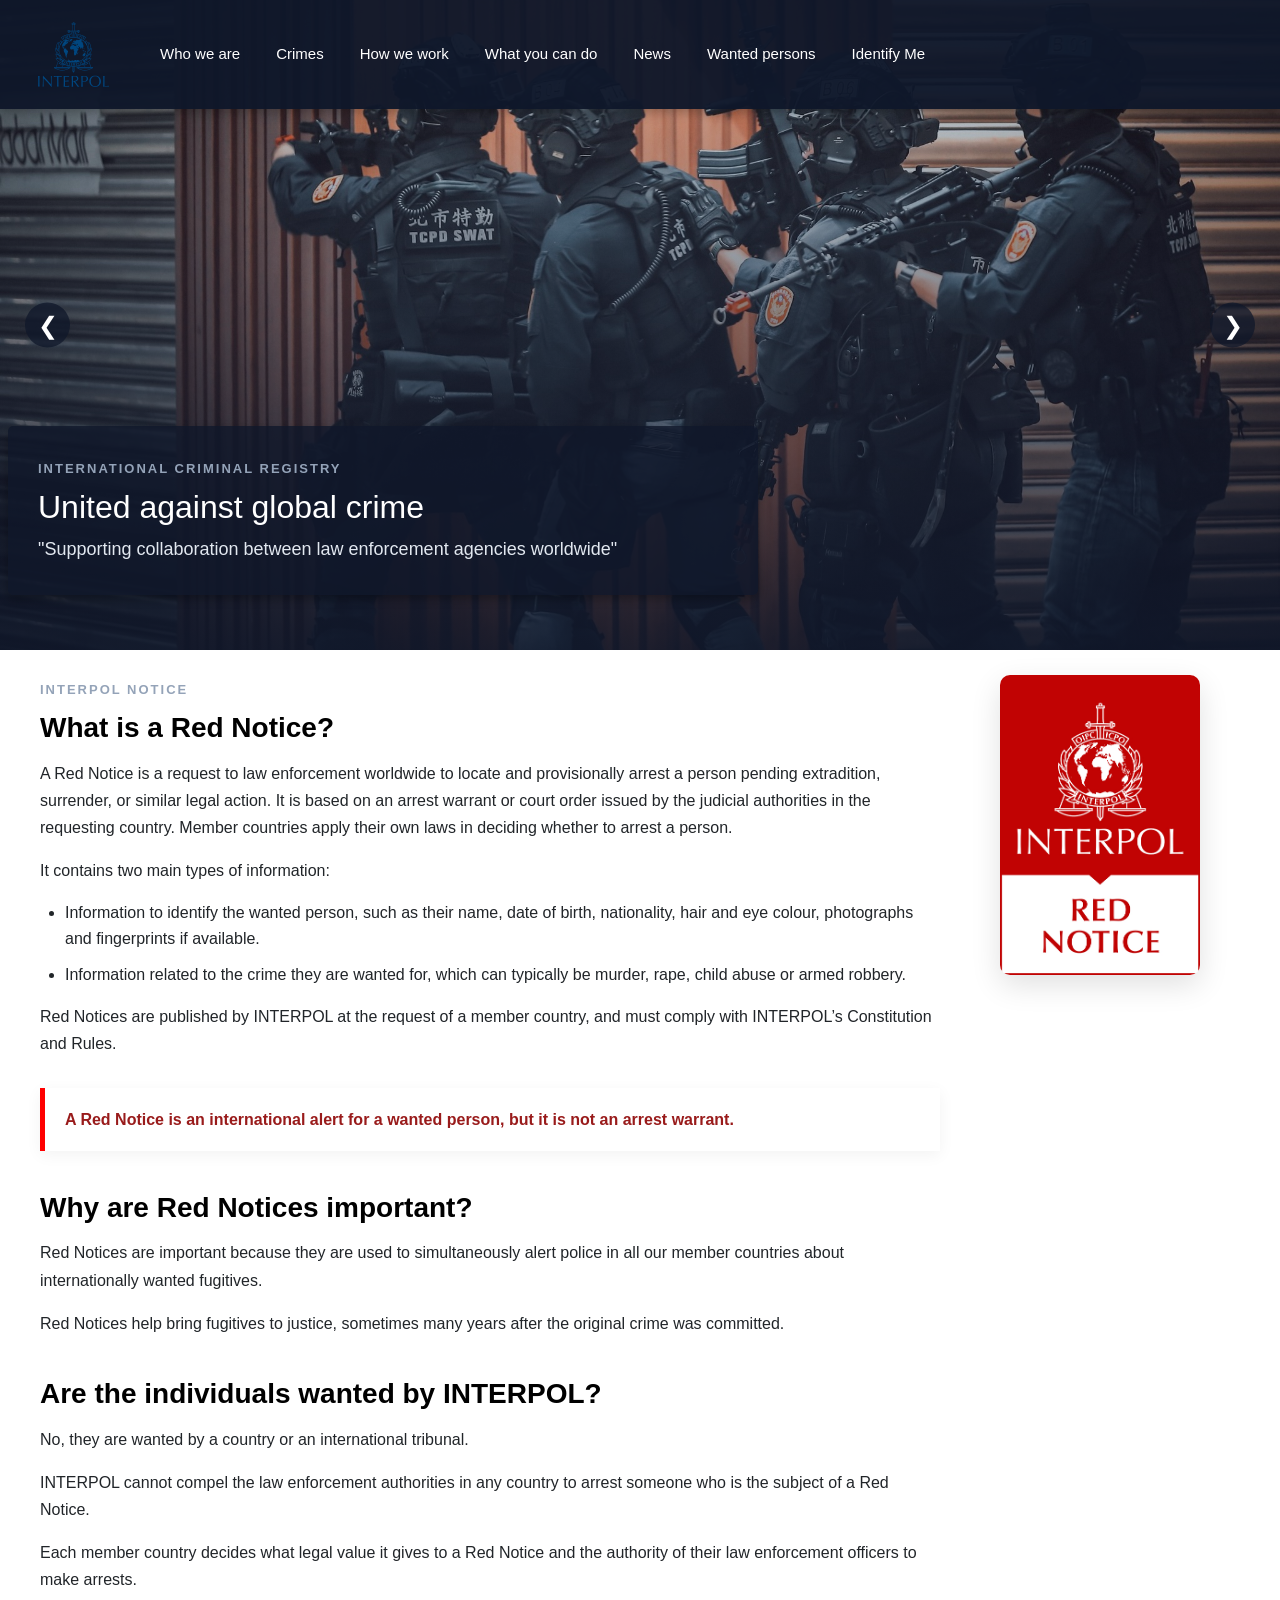
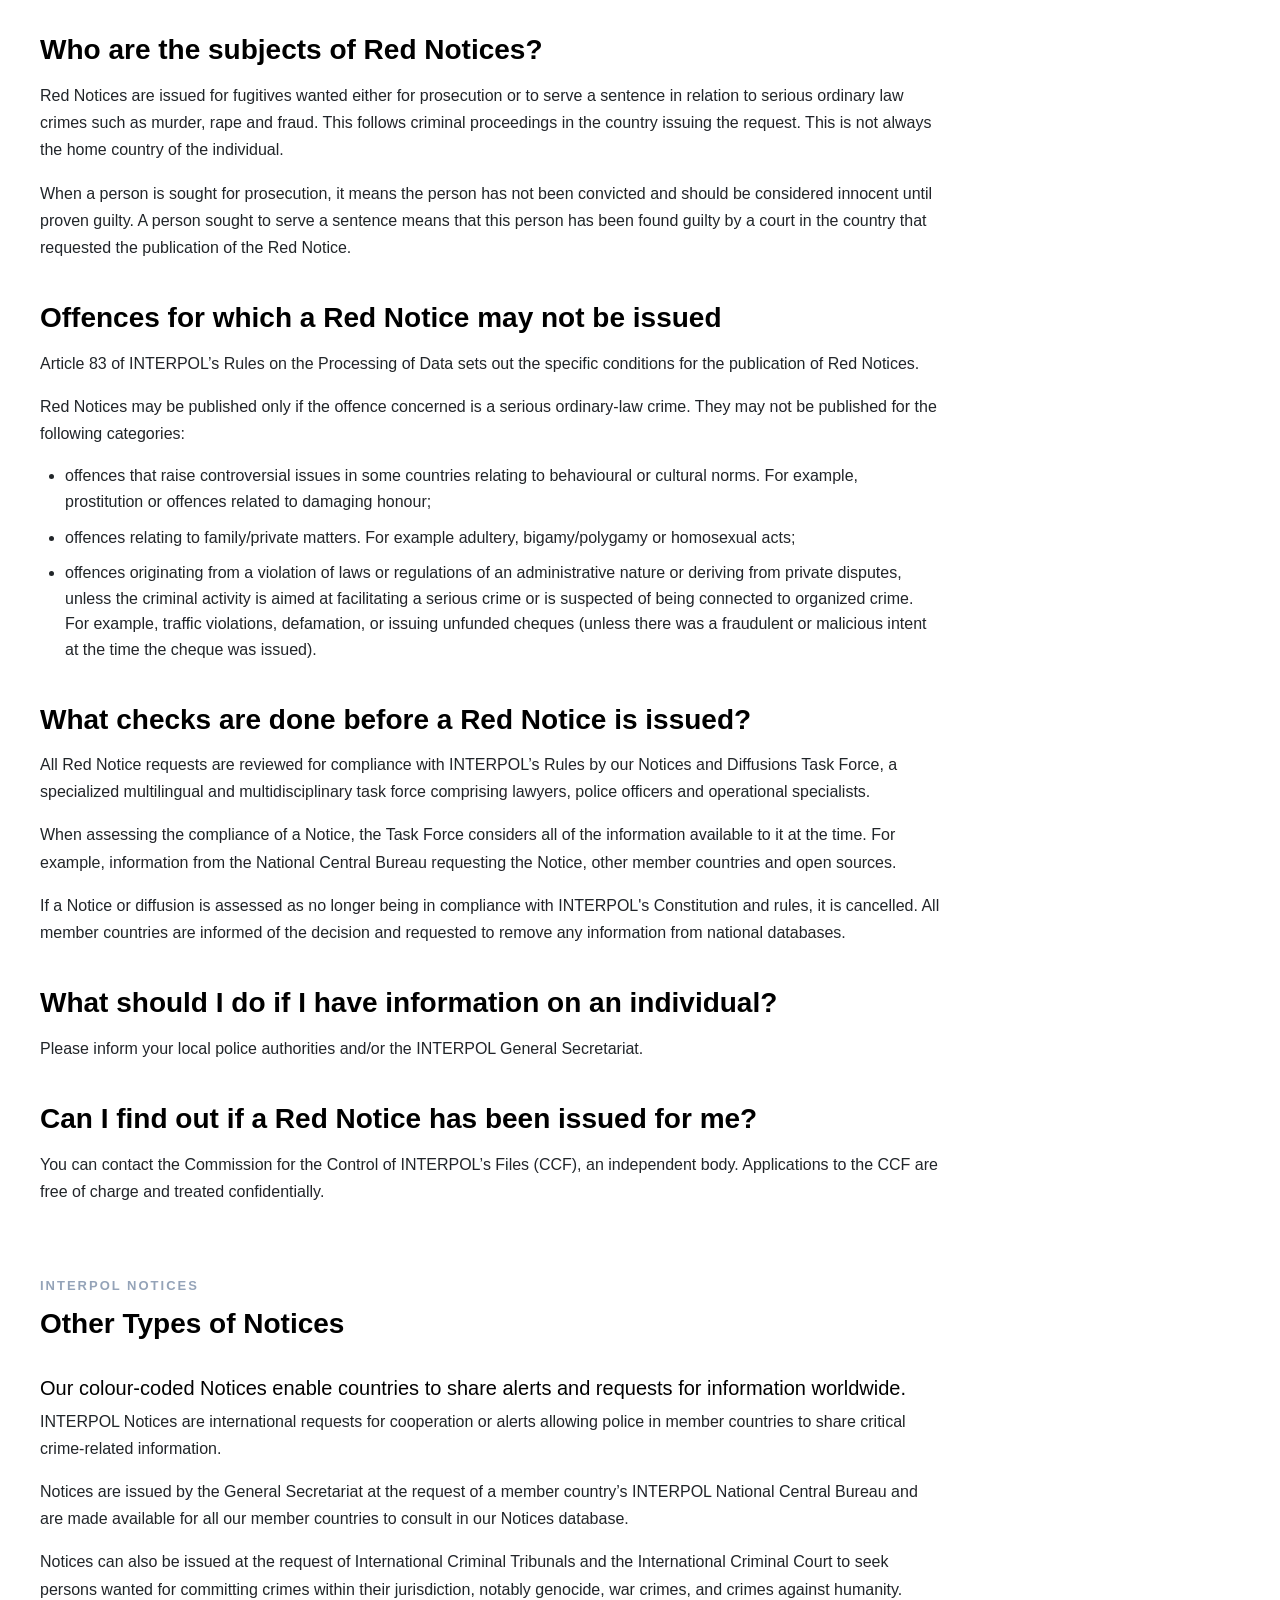
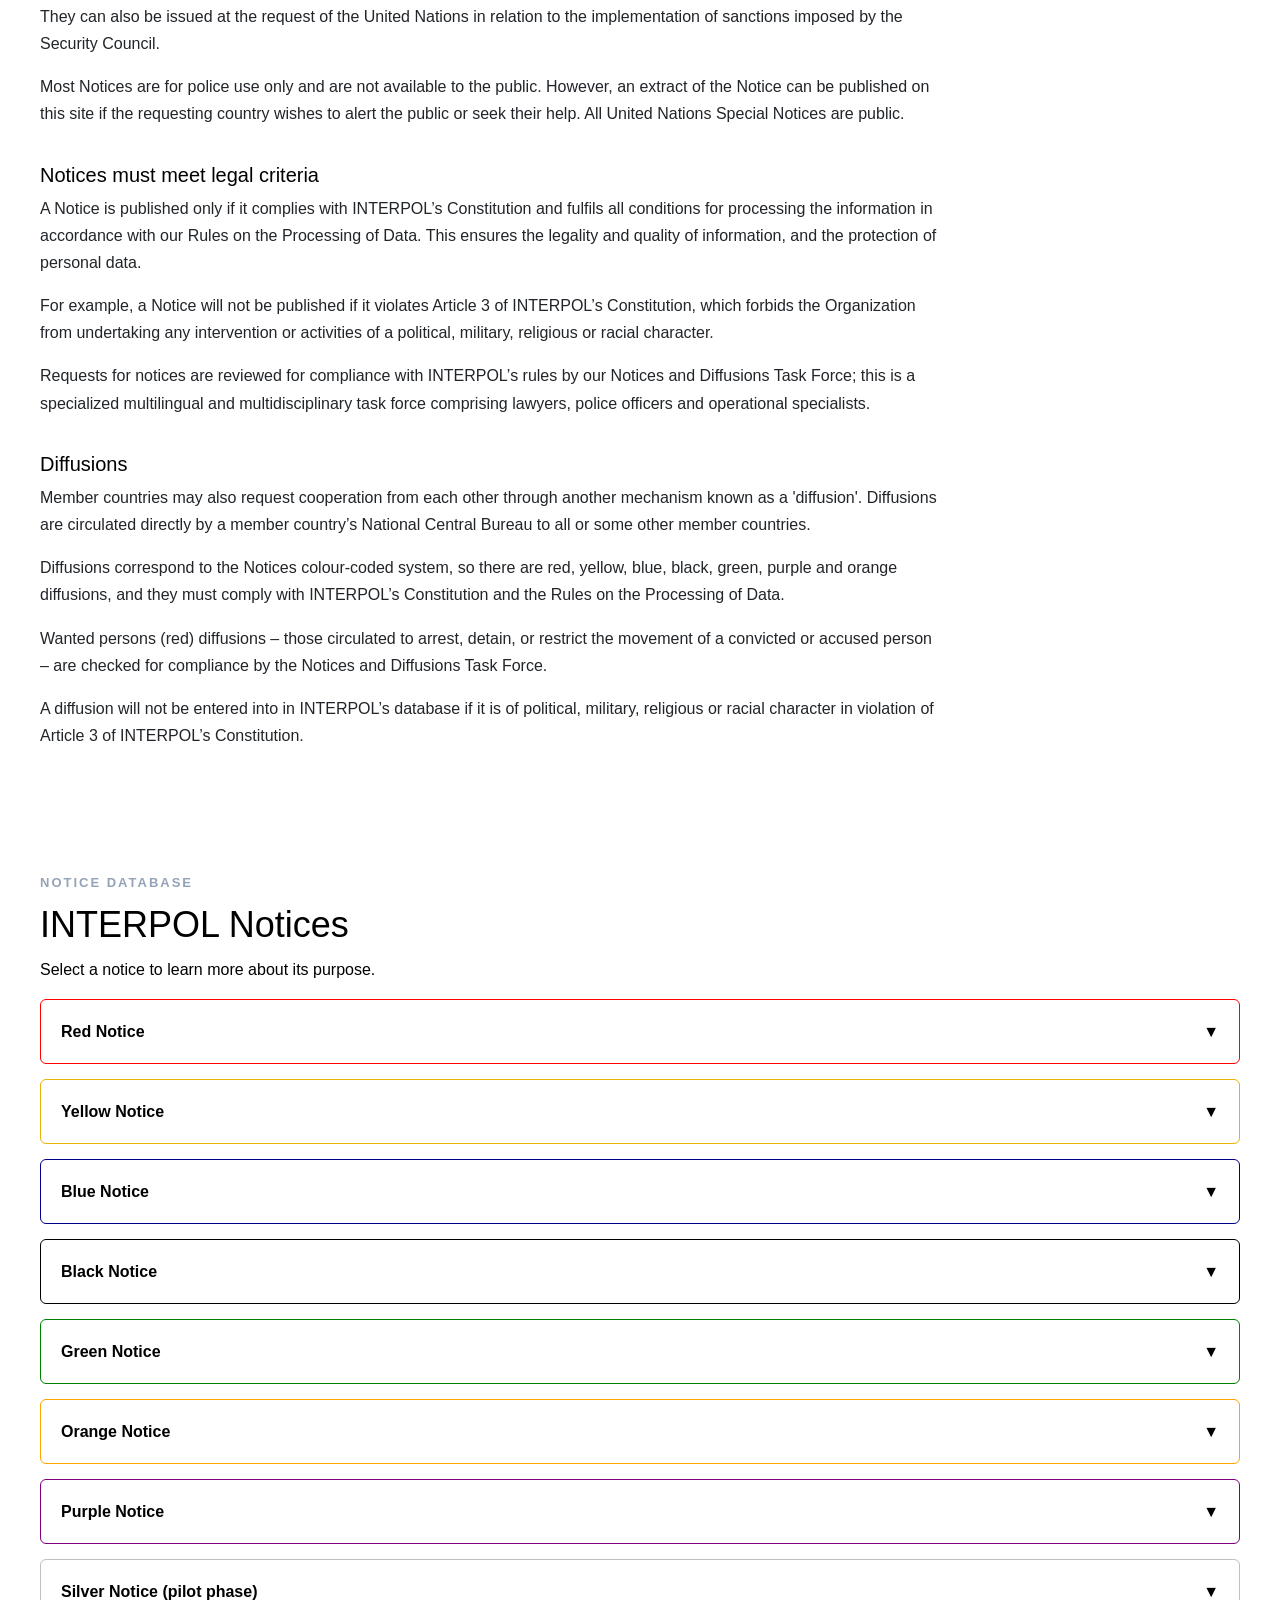
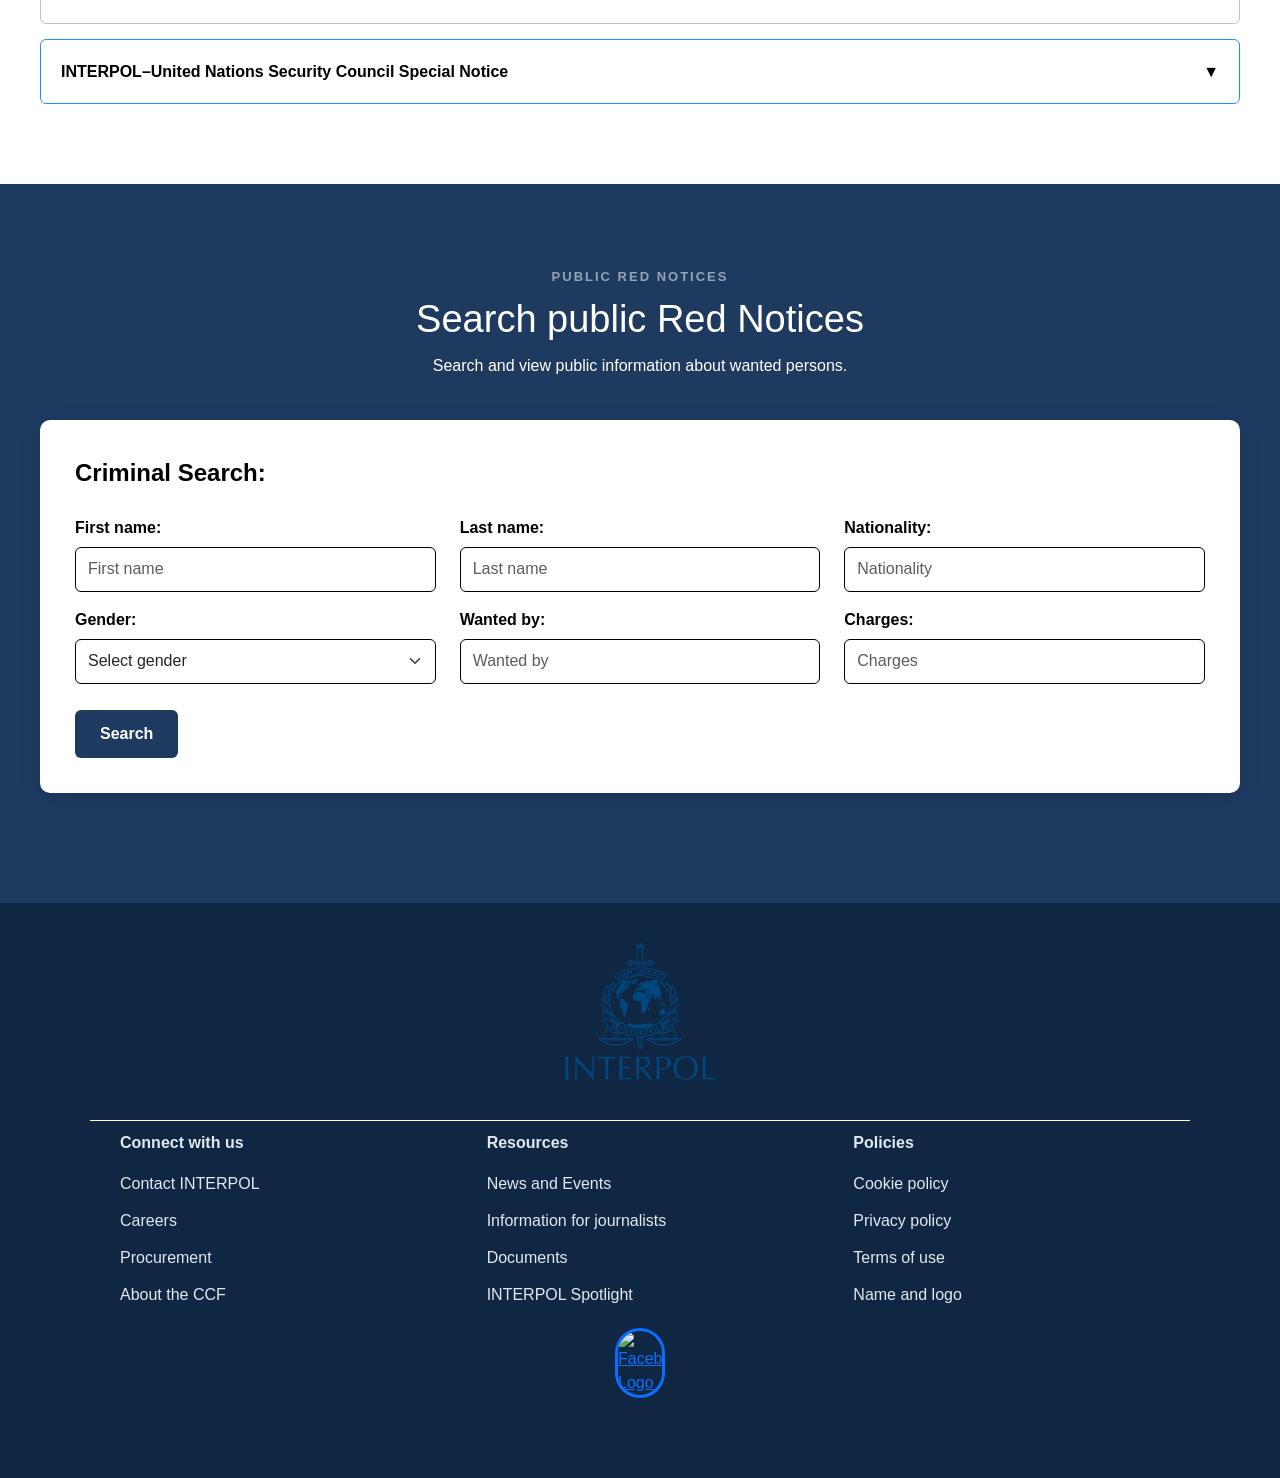
==== src/main/resources/static/index.html @ 321e35d0 "Initial commit" ====
<!DOCTYPE html>
<html lang="en">
<head>
    <meta charset="UTF-8">
    <meta name="viewport" content="width=device-width, initial-scale=1.0">
    <title>International Criminal Registry (ICR)</title>
    <!--Bootstrap-->
    <link href="https://cdn.jsdelivr.net/npm/bootstrap@5.3.8/dist/css/bootstrap.min.css" rel="stylesheet">

    <!--CSS-->
    <link rel="stylesheet" href="style.css">

    <!--JavaScript-->
    <script src="JavaScript/searchData.js" defer></script>
    <script src="JavaScript/slideshow.js" defer></script>
    <script src="JavaScript/noticeList.js" defer></script>

</head>
<body>
    <!--top navigation bar-->
<nav>
    <ul>
        <li><a class="logo" href="#"><img src="Images/INTERPOL_Logo.svg" alt="INTERPOL_Logo"></a></li>

        <li class="dropdown">
            <a href="#">Who we are</a>

            <ul class="dropdown-menu">
                <li><a href="#">What is INTERPOL?</a></li>
                <li><a href="#">General Secretariat</a></li>
                <li><a href="#">Member countries</a></li>
                <li><a href="#">Strategic Framework</a></li>
                <li><a href="#">Legal framework</a></li>
                <li><a href="#">Our funding</a></li>
                <li><a href="#">Our history</a></li>
                <li><a href="#">Our partners</a></li>
                <li><a href="#">Commission for the Control of INTERPOL’s Files (CCF)</a></li>

            </ul>
        </li>

        <li class="dropdown" >
            <a href="#">Crimes</a>
            <ul class="dropdown-menu">
                <li><a href="#">Corruption</a></li>
                <li><a href="#">Counterfeit currency and security documents</a></li>
                <li><a href="#">Crimes against children</a></li>
                <li><a href="#">Cultural heritage crime</a></li>
                <li><a href="#">Cybercrime</a></li>
                <li><a href="#">Drug Trafficking</a></li>
                <li><a href="#">Environmental crime</a></li>
                <li><a href="#">Financial crime</a></li>
                <li><a href="#">Firearms trafficking</a></li>
                <li><a href="#">Human trafficking and migrant smuggling</a></li>
                <li><a href="#">Illicit goods</a></li>
                <li><a href="#">Maritime crime</a></li>
                <li><a href="#">Organized crime</a></li>
                <li><a href="#">Terrorism</a></li>
                <li><a href="#">Vehicle crime</a></li>
                <li><a href="#">War crimes</a></li>
            </ul>
        </li>

        <li class="dropdown">
            <a href="#">How we work</a>
            <ul class="dropdown-menu">
                <li><a href="#">Border management</a></li>
                <li><a href="#">Capacity building</a></li>
                <li><a href="#">Command and Coordination Centre</a></li>
                <li><a href="#">Criminal intelligence analysis</a></li>
                <li><a href="#">Databases</a></li>
                <li><a href="#">Forensics</a></li>
                <li><a href="#">Fugitive investigative support</a></li>
                <li><a href="#">I-Checkit</a></li>
                <li><a href="#">I-CORE: our vision for change</a></li>
                <li><a href="#">Innovation</a></li>
                <li><a href="#">INTERPOL response teams</a></li>
                <li><a href="#">Major event security</a></li>
                <li><a href="#">Notices</a></li>
                <li><a href="#">Safeguarding vulnerable communities</a></li>
            </ul>
        </li>

        <li class="dropdown">
            <a href="#">What you can do</a>

            <ul class="dropdown-menu">
                <li><a href="#">Remembering Fallen Officers</a></li>
                <li><a href="#">Stay safe</a></li>
                <li><a href="#">Help us find</a></li>
                <li><a href="#">If you need help</a></li>
                <li><a href="#">Work for us</a></li>
            </ul>
        </li>

        <li><a href="#">News</a></li>
        <li><a href="#">Wanted persons</a></li>
        <li><a href="#">Identify Me</a></li>

    </ul>
</nav>

    <!--------------Image Slideshow + Next and previous buttons---------------------------->
    <section class="slider">

        <div class="slider-track">

            <!-- Slide 1 -->
            <div class="slide">

                <img src="Images/Taiwan_Swat_Team.jpg" alt="Taiwan SWAT officers with protective equipment and tactical weapons.">

                <div class="slide-content">
                    <span class="slide-label">
                      INTERNATIONAL CRIMINAL REGISTRY
                    </span>


                    <h2>United against global crime</h2>

                    <p>"Supporting collaboration between law enforcement agencies worldwide"</p>
                </div>
            </div>

            <!-- Slide 2 -->

            <div class="slide">

                <img src="Images/INTERPOL_Image.jpg" alt="INTERPOL emblem">

                <div class="slide-content">

                    <span class="slide-label">
                        INTELLIGENCE & INFORMATION
                    </span>
                    <h2>Smart intelligence. Safer communities.</h2>
                    <p>"Modern tools for efficient criminal information management"</p>
                </div>

            </div>

            <!-- Slide 3 -->
            <div class="slide">
                <img src="Images/INTERPOL_Incident_Response_Team.jpg" alt="INTERPOL Incident Response Team">

                <div class="slide-content">
                    <span class="slide-label">
                        GLOBAL COOPERATION
                    </span>

                    <h2>Strengthening global law enforcement cooperation</h2>

                    <p>"Connecting agencies with efficient information sharing"</p>
                </div>
            </div>

        </div>

        <button class="prev" aria-label="Previous slide">&#10094;</button>
        <button class="next" aria-label="Next slide">&#10095;</button>

    </section>
    <!-------------Red Notice informasjon------------------>

    <section class="text-container">
        <div class="text">
            <span class="section-label">INTERPOL NOTICE</span>


        <h2>What is a Red Notice?</h2>
        <p>
            A Red Notice is a request to law enforcement worldwide to locate and provisionally arrest a person
            pending extradition, surrender, or similar legal action. It is based on an arrest warrant or court order
            issued by the judicial authorities in the requesting country. Member countries apply their own laws in
            deciding whether to arrest a person.
        </p>

        <p>
            It contains two main types of information:
        </p>
        <ul>
            <li>Information to identify the wanted person, such as their name, date of birth, nationality,
                hair and eye colour, photographs and fingerprints if available.</li>

            <li>Information related to the crime they are wanted for, which can typically be murder, rape, child abuse
                or armed robbery.</li>
        </ul>

        <p>
            Red Notices are published by INTERPOL at the request of a member country, and must comply with INTERPOL’s
            Constitution and Rules.
        </p>

        <div class="important-warning">
            A Red Notice is an international alert for a wanted person, but it is not an arrest warrant.
        </div>


        <h2>Why are Red Notices important?</h2>

        <p>
            Red Notices are important because they are used to simultaneously alert police in all our member countries
            about internationally wanted fugitives.
        </p>

        <p>
            Red Notices help bring fugitives to justice, sometimes many years after the original crime was committed.
        </p>



        <h2>Are the individuals wanted by INTERPOL?</h2>
        <p>
            No, they are wanted by a country or an international tribunal.
        </p>

        <p>
            INTERPOL cannot compel the law enforcement authorities in any country to arrest someone who is the subject
            of a Red Notice.
        </p>

        <p>
            Each member country decides what legal value it gives to a Red Notice and the authority of their law enforcement
            officers to make arrests.
        </p>



        <h2>Who are the subjects of Red Notices?</h2>

        <p>
            Red Notices are issued for fugitives wanted either for prosecution or to serve a sentence in relation to serious
            ordinary law crimes such as murder, rape and fraud. This follows criminal proceedings in the country issuing
            the request. This is not always the home country of the individual.
        </p>

        <p>
            When a person is sought for prosecution, it means the person has not been convicted and should be considered
            innocent until proven guilty. A person sought to serve a sentence means that this person has been found guilty
            by a court in the country that requested the publication of the Red Notice.
        </p>



        <h2>Offences for which a Red Notice may not be issued</h2>

        <p>
            Article 83 of INTERPOL’s Rules on the Processing of Data sets out the specific conditions for the publication
            of Red Notices.
        </p>

        <p>
            Red Notices may be published only if the offence concerned is a serious ordinary-law crime.
            They may not be published for the following categories:
        </p>

        <ul>
            <li>
                offences that raise controversial issues in some countries relating to behavioural or cultural norms.
                For example, prostitution or offences related to damaging honour;
            </li>

            <li>
                offences relating to family/private matters. For example adultery, bigamy/polygamy or homosexual acts;
            </li>

            <li>
                offences originating from a violation of laws or regulations of an administrative nature or deriving from
                private disputes, unless the criminal activity is aimed at facilitating a serious crime or is
                suspected of being connected to organized crime. For example, traffic violations, defamation,
                or issuing unfunded cheques (unless there was a fraudulent or malicious intent at the time the cheque was
                issued).
            </li>
        </ul>



        <h2>What checks are done before a Red Notice is issued?</h2>
        <p>
            All Red Notice requests are reviewed for compliance with INTERPOL’s Rules by our Notices and Diffusions
            Task Force, a specialized multilingual and multidisciplinary task force comprising lawyers, police officers
            and operational specialists.
        </p>

        <p>
            When assessing the compliance of a Notice, the Task Force considers all of the information
            available to it at the time. For example, information from the National Central Bureau requesting the Notice,
            other member countries and open sources.
        </p>

        <p>
            If a Notice or diffusion is assessed as no longer being in compliance with INTERPOL's Constitution and rules,
            it is cancelled. All member countries are informed of the decision and requested to remove any information
            from national databases.
        </p>



        <h2>What should I do if I have information on an individual?</h2>
        <p>
            Please inform your local police authorities and/or the INTERPOL General Secretariat.
        </p>



        <h2>Can I find out if a Red Notice has been issued for me?</h2>
        <p>
            You can contact the Commission for the Control of INTERPOL’s Files (CCF), an independent body.
            Applications to the CCF are free of charge and treated confidentially.
        </p>

        </div>
        <img src="Images/Interpol-notices/INTERPOL_Red%20_Notice.jpg" alt="Interpol Red Notice">
    </section>

    <!------------Tekst om de ulike INTERPOL-varslene--------------->
    <section class="text-container notice-description">

        <div class="text">

            <span class="section-label">
                INTERPOL NOTICES
            </span>

            <h2>Other Types of Notices</h2>

            <h3>Our colour-coded Notices enable countries to share alerts and requests for information
                worldwide.</h3>

            <p>INTERPOL Notices are international requests for cooperation or alerts allowing police
                in member countries to share critical crime-related information.
            </p>

            <p>Notices are issued by the General Secretariat at the request of a member country’s
                INTERPOL National Central Bureau and are made available for all our member
                countries to consult in our Notices database.
            </p>

            <p>
                Notices can also be issued at the request of International Criminal Tribunals and
                the International Criminal Court to seek persons wanted for committing crimes within
                their jurisdiction, notably genocide, war crimes, and crimes against humanity.
                They can also be issued at the request of the United Nations in relation to the
                implementation of sanctions imposed by the Security Council.
            </p>

            <p>
                Most Notices are for police use only and are not available to the public.
                However, an extract of the Notice can be published on this site if the requesting
                country wishes to alert the public or seek their help.
                All United Nations Special Notices are public.
            </p>

            <h3>Notices must meet legal criteria</h3>
            <p>
                A Notice is published only if it complies with INTERPOL’s Constitution and fulfils all
                conditions for processing the information in accordance with our Rules on the Processing
                of Data. This ensures the legality and quality of information, and the protection of
                personal data.
            </p>

            <p>
                For example, a Notice will not be published if it violates Article 3 of INTERPOL’s
                Constitution, which forbids the Organization from undertaking any intervention or
                activities of a political, military, religious or racial character.
            </p>

            <p>
                Requests for notices are reviewed for compliance with INTERPOL’s rules by our Notices
                and Diffusions Task Force; this is a specialized multilingual and multidisciplinary
                task force comprising lawyers, police officers and operational specialists.
            </p>

            <h3>Diffusions</h3>
            <p>
                Member countries may also request cooperation from each other through another
                mechanism known as a 'diffusion'. Diffusions are circulated directly by a member
                country’s National Central Bureau to all or some other member countries.
            </p>

            <p>
                Diffusions correspond to the Notices colour-coded system, so there are red, yellow, blue,
                black, green, purple and orange diffusions, and they must comply with
                INTERPOL’s Constitution and the Rules on the Processing of Data.
            </p>

            <p>
                Wanted persons (red) diffusions –  those circulated to arrest, detain, or restrict
                the movement of a convicted or accused person – are checked for compliance by the
                Notices and Diffusions Task Force.
            </p>

            <p>
                A diffusion will not be entered into in INTERPOL’s database if it is of political,
                military, religious or racial character in violation of Article 3 of
                INTERPOL’s Constitution.
            </p>
        </div>
    </section>




    <!------------Oversikt over Interpol-varsler--------------->


    <section class="notice-section">

        <div class="notice-headning">

        <span class="section-label">
            NOTICE DATABASE
        </span>

        <h2>INTERPOL Notices</h2>

        <p>
            Select a notice to learn more about its purpose.
        </p>
        </div>



        <div class="interpol-notice-container">
            <!-- Red -->
            <div class="interpol-notice">

            <button
                    class="notice-button red"
                    onclick="showNotice('red')">

                    <span>Red Notice</span>
                    <span class="arrow">▼</span>
            </button>

            <div id="red-info"></div>
        </div>


            <!-- Yellow -->
        <div class="interpol-notice">

            <button
                    class="notice-button yellow"
                    onclick="showNotice('yellow')">
                    <span>Yellow Notice</span>
                    <span class="arrow">▼</span>
            </button>

            <div id="yellow-info"></div>
        </div>

            <!-- Blue -->
        <div class="interpol-notice">

            <button
                    class="notice-button blue"
                    onclick="showNotice('blue')">
                    <span>Blue Notice</span>
                    <span class="arrow">▼</span>
            </button>

            <div id="blue-info"></div>
        </div>

        <div class="interpol-notice">

            <button
                    class="notice-button black"
                    onclick="showNotice('black')">
                    <span>Black Notice</span>
                    <span class="arrow">▼</span>
            </button>

            <div id="black-info"></div>
        </div>

        <div class="interpol-notice">

            <button
                    class="notice-button green"
                    onclick="showNotice('green')">
                    <span>Green Notice</span>
                    <span class="arrow">▼</span>
            </button>

            <div id="green-info"></div>
        </div>

        <div class="interpol-notice">
            <button
                    class="notice-button orange" onclick="showNotice('orange')">
                    <span>Orange Notice</span>
                    <span class="arrow">▼</span>
            </button>

            <div id="orange-info"></div>
        </div>

        <div class="interpol-notice">
            <button
                    class="notice-button purple" onclick="showNotice('purple')">
                    <span>Purple Notice</span>
                    <span class="arrow">▼</span>
            </button>
            <div id="purple-info"></div>
        </div>

        <div class="interpol-notice">
            <button
                    class="notice-button silver" onclick="showNotice('silver')">
                    <span>Silver Notice (pilot phase)</span>
                    <span class="arrow">▼</span>
            </button>
            <div id="silver-info"></div>
        </div>

        <div class="interpol-notice">
            <button
                    class="notice-button lightBlue" onclick="showNotice('UN')">
                    <span>INTERPOL–United Nations Security Council Special Notice</span>
                    <span class="arrow">▼</span>
            </button>
            <div id="UN-info"></div>
        </div>
    </div>

    </section>



    <!---------------SEARCH SECTION---------------------->

    <section class="search-section">
        <div class="search-heading">
            <span class="section-label">
                PUBLIC RED NOTICES
            </span>


            <h1>Search public Red Notices</h1>
            <p>Search and view public information about wanted persons.</p>
        </div>

        <div class="search-container">


    <!-- Bilde eller ett eller annet som
    visr forskejllige type interpol notice -->

<!-- Container: holder skjemaet sentrert og gir luft på sidene -->
    <form>
        <fieldset>
            <legend>Criminal Search:</legend>

            <!-- Første rad: navn + etternavn + nasjonalitet -->
            <div class="row">
                <div class="col-md-4 mb-3">
                    <label for="firstName">First name:</label>
                    <input type="text" id="firstName" class="form-control" name="firstName" placeholder="First name">
                </div>


                <div class="col-md-4 mb-3">
                    <label for="lastName">Last name:</label>
                    <input type="text" id="lastName" class="form-control" name="lastName" placeholder="Last name">
                </div>

                <div class="col-md-4 mb-3">
                    <label for="nationality">Nationality:</label>
                    <input list="countries" id="nationality" class="form-control" name="nationality" placeholder="Nationality">

                    <datalist id="countries">
                        <option value="Norway">
                        <option value="Sweden">
                        <option value="Denmark">
                        <option value="Germany">
                        <option value="France">
                        <option value="USA">
                    </datalist>
                </div>

            </div> <!-- Slutt på første row -->

            <!-- Andre rad: gender, wanted by, charges -->
            <div class="row">

                <div class="col-md-4 mb-3">
                    <label for="gender">Gender:</label>
                    <select name="gender" class="form-select" id="gender">
                        <option value="">Select gender</option>
                        <option value="male">Male</option>
                        <option value="female">Female</option>
                        <option value="unknown">Unknown</option>
                    </select>
                </div>

                <div class="col-md-4 mb-3">
                    <label for="wantedByCountry">Wanted by:</label>
                    <input list="wantedBy" id="wantedByCountry" class="form-control" name="wantedByCountry" placeholder="Wanted by">
                    <datalist id="wantedBy">
                        <option value="Norway">
                        <option value="Sweden">
                        <option value="Denmark">
                        <option value="Germany">
                        <option value="France">
                        <option value="USA">
                    </datalist>
                </div>

                <div class="col-md-4 mb-3">
                    <label for="charges">Charges:</label>
                    <input type="text" id="charges" class="form-control" placeholder="Charges" name="charges">
                </div>
            </div> <!-- Slutt på andre row -->


            <button type="button" class="search-button" onclick="searchData()">Search</button>

        </fieldset>

    </form>


    <!-- Resultat vises her. Se searchData.js for mer info -->
    <div id="result" > </div>
        </div>
    </section>


    <!--Footer-->
       <footer class="footer">
           <a href="#"><img src="Images/INTERPOL_Logo.svg" alt="INTERPOL_Logo"></a>

           <div class="footerRow">

               <div class="footerColumn">
                   <span><b>Connect with us</b></span>
                   <p><a href="#">Contact INTERPOL</a></p>
                   <p><a href="#">Careers</a></p>
                   <p><a href="#">Procurement</a></p>
                   <p><a href="#">About the CCF</a></p>
               </div>

               <div class="footerColumn">
                       <span>Resources</span>
                       <p><a href="#">News and Events</a></p>
                       <p><a href="#">Information for journalists</a></p>
                       <p><a href="#">Documents</a></p>
                       <p><a href="#">INTERPOL Spotlight</a></p>
                </div>


               <div class="footerColumn">
                   <span>Policies</span>
                   <p><a href="#">Cookie policy</a></p>
                   <p><a href="#">Privacy policy</a></p>
                   <p><a href="#">Terms of use</a></p>
                   <p><a href="#">Name and logo</a></p>
               </div>
           </div>

           <div class="socialMedia">
               <a class="social-icon" href="https://www.facebook.com/InterpolHQ"><img src="Images/Social_media_icons/Facebook_Logo.svg" alt="Facebook Logo"></a>
           </div>


   </footer>


   </body>
   </html>
---- src/main/resources/static/style.css ----
* {
    box-sizing: border-box;
    font-family: 'Inter', sans-serif;

}


html {
scroll-behavior: smooth;
}

body {
    /*background-color: #F5F7FA;*/
    margin: 0;
    padding: 0;
}

p {
    line-height: 1.7;
}

button {
  font-family: inherit;
}

/* ---------------------------------Navigasjonslinje-------------------------------- */
nav {
    position: fixed;
    top: 0;
    left: 0;
    width: 100%;
    z-index: 1000;
    background-color: rgba(15, 23, 42, 0.96);
    box-shadow: 0 4px 10px rgba(0,0,0,0.25);
    transition: transform 0.4s ease-in-out;

}

/* Hovedmenyen */

nav ul {
    display: flex;
    align-items: center;
    flex-wrap: wrap;
    list-style:none;
    margin: 0;
    padding: 0 20px;

}

/* Menypunkter */
nav ul li {
    position: relative;

}

/* Logo */
.logo {
    display: flex;
    align-items: center;
    margin-right: 15px;
}

.logo img {
    height: 65px;
    width: auto;
}




/* Navigasjon Lenker */
nav ul li a {
   display: block;
    padding: 22px 18px;
    color: white;
    text-decoration: none;
    font-size: 15px;
    transition: background-color 0.25s ease;
}

/* Hover-effekt */
nav ul li a:hover {

    background-color: rgba(255, 255, 255, 0.1);
}

/* Dropdown-meny */
.dropdown-menu {
    display: none;
    position: absolute;
    top: 100%;
    left: 0;
    background-color: #1E3A5F;
    box-shadow: 0 8px 20px rgba(0,0,0,0.25);
    list-style:none;
    max-height: 400px;
    overflow-y:auto; /* Rullefelt */
    overscroll-behavior: contain; /* Slå av rullekjedefunksjon på element når du prøver å rulle forbi rullegrensen.*/
    overflow-x: hidden ; /*Fjerne horisontal scrolling */
    white-space: nowrap; /* Unngå at teksten brytes, og blir på en linje */
}


/* Dropdown-elementene skal ligge under hverandre */
.dropdown-menu li {
    width: 100%;
}

.dropdown-menu li a {
    padding:12px 18px;
    font-size: 14px;


}
/* Vis dropdown ved hover */
.dropdown:hover .dropdown-menu {
    display: block;
}


/* Hover på dropdown-elementene */
.dropdown-menu li a:hover {
    background-color: rgba(255, 255, 255, 0.12);
}



/* ---------------------------------Image Slideshow / Carousel + Knapper-------------------------------- */

.slider {
    position: relative;
    width: 100%;
    overflow: hidden;
    margin: auto;

}

.slider-track {
    display: flex;
    transition: transform 0.5s ease;

}

.slide {
    min-width: 100%;
    position: relative;

}

.slide img {
    display: block;
    width: 100%;
    height: 650px;
    object-fit: cover;


}

/*Mørkt gradient-overlegg*/

.slide::after {
    content: "";
    position: absolute;
    inset: 0;
    background: linear-gradient(to top, rgba(15, 23, 42, 0.9), rgba(15, 23, 42, 0.1) );
}

/*Slide-content*/

.slide-content {
    position: absolute;
    bottom: 55px;
    left: 8px;
    z-index: 2;
    max-width: 750px;
    color: white;

    width: 80%;
    padding: 30px;
    background-color: rgba(15, 23, 42, 0.8);
    border-radius: 5px;
    box-shadow: 0 4px 10px rgba(0,0,0,0.3);
}

.slide-label,
.section-label {
    display: inline-block;
    margin-bottom: 10px;
    color: #94A3B8;
    font-size: 13px;
    font-weight: bold;
    letter-spacing: 2px;
}

.slide-content p {
    margin: 0;
    font-size: 18px;
    color: #E2E8F0;
}

/*slide knapper*/
.prev, .next {
    position: absolute;
    top: 50%;
    transform: translateY(-50%);
    z-index: 3;
    width: 45px;
    height: 45px;
    border: none;
    border-radius: 50%;
    background-color: rgba(15, 23, 42, 0.75);
    color: white;
    font-size: 24px;
    cursor: pointer;
    transition: background-color 0.3s ease, transform 0.2s ease;
}

.prev {
    left: 25px;
}

.next {
    right: 25px;
}

.prev:hover, .next:hover {
    background-color: white;
    color: black;
}

/* ---------------------------------Tekst og info seksjon-------------------------------- */

.text-container {

    display: flex;
    flex-wrap: wrap;
    align-items: flex-start;
    gap: 60px;
    max-width: 1400px;
    margin: 0 auto;
    padding: 25px 40px;


}


.text {
    flex: 1;
    max-width: 900px;
    line-height: 1.7;
}

.text h2 {
    margin-top: 40px;
    margin-bottom: 15px;
    color: black;
    font-size: 28px;
    font-weight: 700;
}

.text h2:first-of-type {
    margin-top: 0;
}

.text h3 {
    margin-top: 35px;
    color: black;
    font-size: 20px;
}

.text ul {
    padding-left: 25px;
}

.text li {
    margin-bottom: 10px;
    line-height: 1.6;
}

.text-container img {
    width: auto;
    height: 300px;
    object-fit: cover;
    border-radius: 10px;
    box-shadow: 0 10px 30px rgba(0, 0, 0, 0.12); ;
}

/*Viktig varsel*/

.important-warning {
    margin: 30px 0;
    padding: 18px 20px;
    border-left: 5px solid red;
    background-color: white;
    color: #991B1B;
    font-weight: 700;
    box-shadow: 0 4px 15px rgba(0, 0, 0, 0.05);
}


/*---------------Oversikt over Interpol-varsler + Bootstrap card til Interpol-varsler ------------------*/

.notice-section {
    padding: 80px 40px;
    background-color: white;


}

.notice-headning {
    max-width: 1200px;

}

.notice-headning h2 {
    margin: 0 0 10px;
    color: black;
    font-size: 36px;
}
.notice-headning p {
    color: black;
}

/* Notice grid */

.interpol-notice-container {

    display: grid;
    grid-template-columns: repeat(1,2fr);
    gap: 15px;
    max-width: 100%;
    margin: auto;

}
/* individuell notice */
.interpol-notice {
    width: 100%;
}

/*Full-width notoce*/
.full-width-notice {
    grid-column:1/-1;
}

/*Notice knapp*/
.notice-button {
    width: 100%;
    min-height: 65px;
    padding: 18px 20px;
    display: flex;
    justify-content: space-between;
    align-items: center;
    border-radius: 6px;
    background-color: white;
    font-size: 16px;
    font-weight: 600;
    cursor: pointer;
    transition: background-color 0.4s ease, color 0.4s ease, transform 0.2s ease;
}

.notice-button:hover {

    transition:
            max-height 0.4s ease,
            padding 0.4s ease,
            opacity 0.4s ease,
            transform 0.4s ease;



}

/*Notice piler*/
.arrow {
    transition: transform 0.3s ease;
}


/*Notice-kort, hver Notice kort */
.notice-card {
    margin-top: 10px;
    padding: 20px;
    background-color: rgba(15, 23, 42, 0.96);
    box-shadow: 0 4px 10px rgba(0,0,0,0.25);
    color: white;
    border: solid #D1D5DB;
    border-radius: 12px;
    width: 100%;
    text-align: center;
}


/*Notice kort --> bilde*/
.notice-img {
    width: auto;
    height: 300px;
    object-fit: cover;
    border-radius: 10px;
    border-color: white;
    border-style: solid;


}

/*Notice kort --> beskrivelse*/
.notice-body {
    padding: 20px;
    border-bottom: solid ;

}

/*-----------Notice farge------------ */

/*Red Notice*/
.notice-button.red {
    border: 1px solid red;
    color: black;
    background-color:white;
}

.notice-button.red:hover {
    background-color: red;
    color: white;
}


/*Yellow Notice*/
.notice-button.yellow {
    border: 1px solid #EAB308;
    color: black;
    background-color:white;
}

.notice-button.yellow:hover {
    background-color: #EAB308;
    color: black;
}

/*Blue Notice*/
.notice-button.blue {
    border: 1px solid darkblue;
    color: black;
    background-color:white;
}

.notice-button.blue:hover {
    background-color: darkblue;
    color: white;
}

/*Black Notice*/
.notice-button.black {
    border: 1px solid black;
    color: black;
    background-color:white;


}

.notice-button.black:hover {
    background-color: black;
    color: white;
}

/*Green Notice*/
.notice-button.green {
    border: 1px solid green;
    color: black;
    background-color:white;


}

.notice-button.green:hover {
    background-color: green;
    color: white;
}


/*Orange Notice*/
.notice-button.orange {
    border: 1px solid orange;
    color: black;
    background-color:white;


}

.notice-button.orange:hover {
   background-color: orange;
    color: white;
}

/*Purple Notice*/

.notice-button.purple {
    border: 1px solid purple;
    color: black;
    background-color:white;
}

.notice-button.purple:hover {
    background-color: purple;
    color: white;
}

/*Silver Notice*/
.notice-button.silver {
    border: 1px solid silver;
    background-color:white;
    color: black;
}

.notice-button.silver:hover {
    background-color: silver;
    color: white;
}
/*INTERPOL–United Nations Security Council Special Notice*/
.notice-button.lightBlue {
    border: 1px solid dodgerblue;
    color: black;
    background-color:white;
}

.notice-button.lightBlue:hover {
    background-color: dodgerblue;
    color: white;
}






/* Klikk → "show" klassen legges til → display: block → vises*/
/* Klikk igjen → "show" klassen fjernes → display: none → skjules*/

#red-info.show,
#yellow-info.show,
#blue-info.show,
#blue-info.show,
#black-info.show,
#green-info.show,
#orange-info.show,
#purple-info.show,
#silver-info.show,
#UN-info.show {
    display: block;
}


#red-info,
#yellow-info,
#blue-info,
#blue-info,
#black-info,
#green-info,
#orange-info,
#purple-info,
#silver-info,
#UN-info {
    display: none;
}

/*Søkeområdet*/

.search-section {
    padding: 80px 20px;
    background-color: #1E3A5F;
    color: white;
}

.search-heading {
    text-align: center;
    margin-bottom: 40px;
}

.search-heading h1 {
    margin: 0 0 10px;
    color: white;
    font-size: 38px;
}

.search-heading p {
    margin: 0;
    color: white;
}

/*Search card*/
.search-container {
    max-width: 1200px;
    margin: 0 auto;
}

.search-container form {
    padding: 35px;
    background-color: white;
    border-radius: 10px;
    box-shadow: 0 5px 25px rgba(0, 0, 0, 0.08);
}

/* Legend */
legend {
    margin-bottom: 25px;
    color: black;
    font-size: 24px;
    font-weight: 700;
}

/* Labels */

label {
    margin-bottom: 7px;
    color: black;
    font-weight: 600;
}

/* Inputs */

.form-control, .form-select {
    min-height: 45px;
    border: 1px solid black;
    border-radius: 6px;
}

.form-control:focus, .form-select:focus {
    border-color: black;
    box-shadow: 0 0 0 3px rgba(15, 23, 42, 0.12);
}

/*Søkeknapp*/

.search-button {
    margin-top: 10px;
    padding: 12px 25px;
    border: none;
    border-radius: 6px;
    background-color: #1E3A5F;
    color: white;
    font-weight: 600;
    cursor: pointer;
    transition: background-color 0.3s ease, transform 0.2s ease;
}

.search-button:hover {
    background-color: black;
    transform: translateY(-2px);
}


/*Søkeresultater*/

#result {
    display: flex;
    flex-wrap: wrap;
    gap: 30px;
    justify-content: flex-start;
    margin-top: 30px;
}



/*Bootstrap card*/

.card {
    overflow: hidden;
    border: none;
    border-radius: 10px;
    box-shadow: 0 5px 20px rgba(0, 0, 0, 0.08);
    transition: transform 0.2s ease, box-shadow 0.2s ease;



}

.card:hover {
    transform: translateY(-5px);
    box-shadow:0 10px 25px rgba(0, 0, 0, 0.15);
}

/* Card image */

.card-img-top {
    height: 300px;
    object-fit: scale-down;

}

/* Card title */

.card-title {
    color: white;
    text-align: center;
    font-weight: 700;
}


/*Footer*/

.footer {
    width: 100%;
    background-color: #0F2742;
    color: #E2E8F0;
    padding: 40px 0;


}
/*Footer --> interpol logo*/
.footer img {
    width: 150px;
    display: block;
    margin: 0 auto 40px;

}




/*Footer --> column*/
.footerColumn {
    display: flex;
    flex-direction: column;





}
.footerRow {
    max-width: 1100px;
    margin: 0 auto;
    padding: 10px 30px;

    display: grid;
    grid-template-columns: repeat(3,1fr);
    gap: 60px;

    border-top: 1px solid white;

}

.footerColumn span {
    font-size: 16px;
    font-weight: bold;
    margin-bottom: 15px ;
}

/*Links*/
.footerColumn p {
    margin: 0 0 10px;
}
.footerColumn a {
    display: inline-block;
    color: #E2E8F0;
    text-decoration: none;


}
.footerColumn a:hover {
    text-decoration: underline;
    color: #ff784d;
}

/*Footer --> Social Media*/

.socialMedia img {
    display: block;
    width: 50px;
    margin: 0 auto 40px;
    border-style: solid;
    border-radius: 1000px;

}
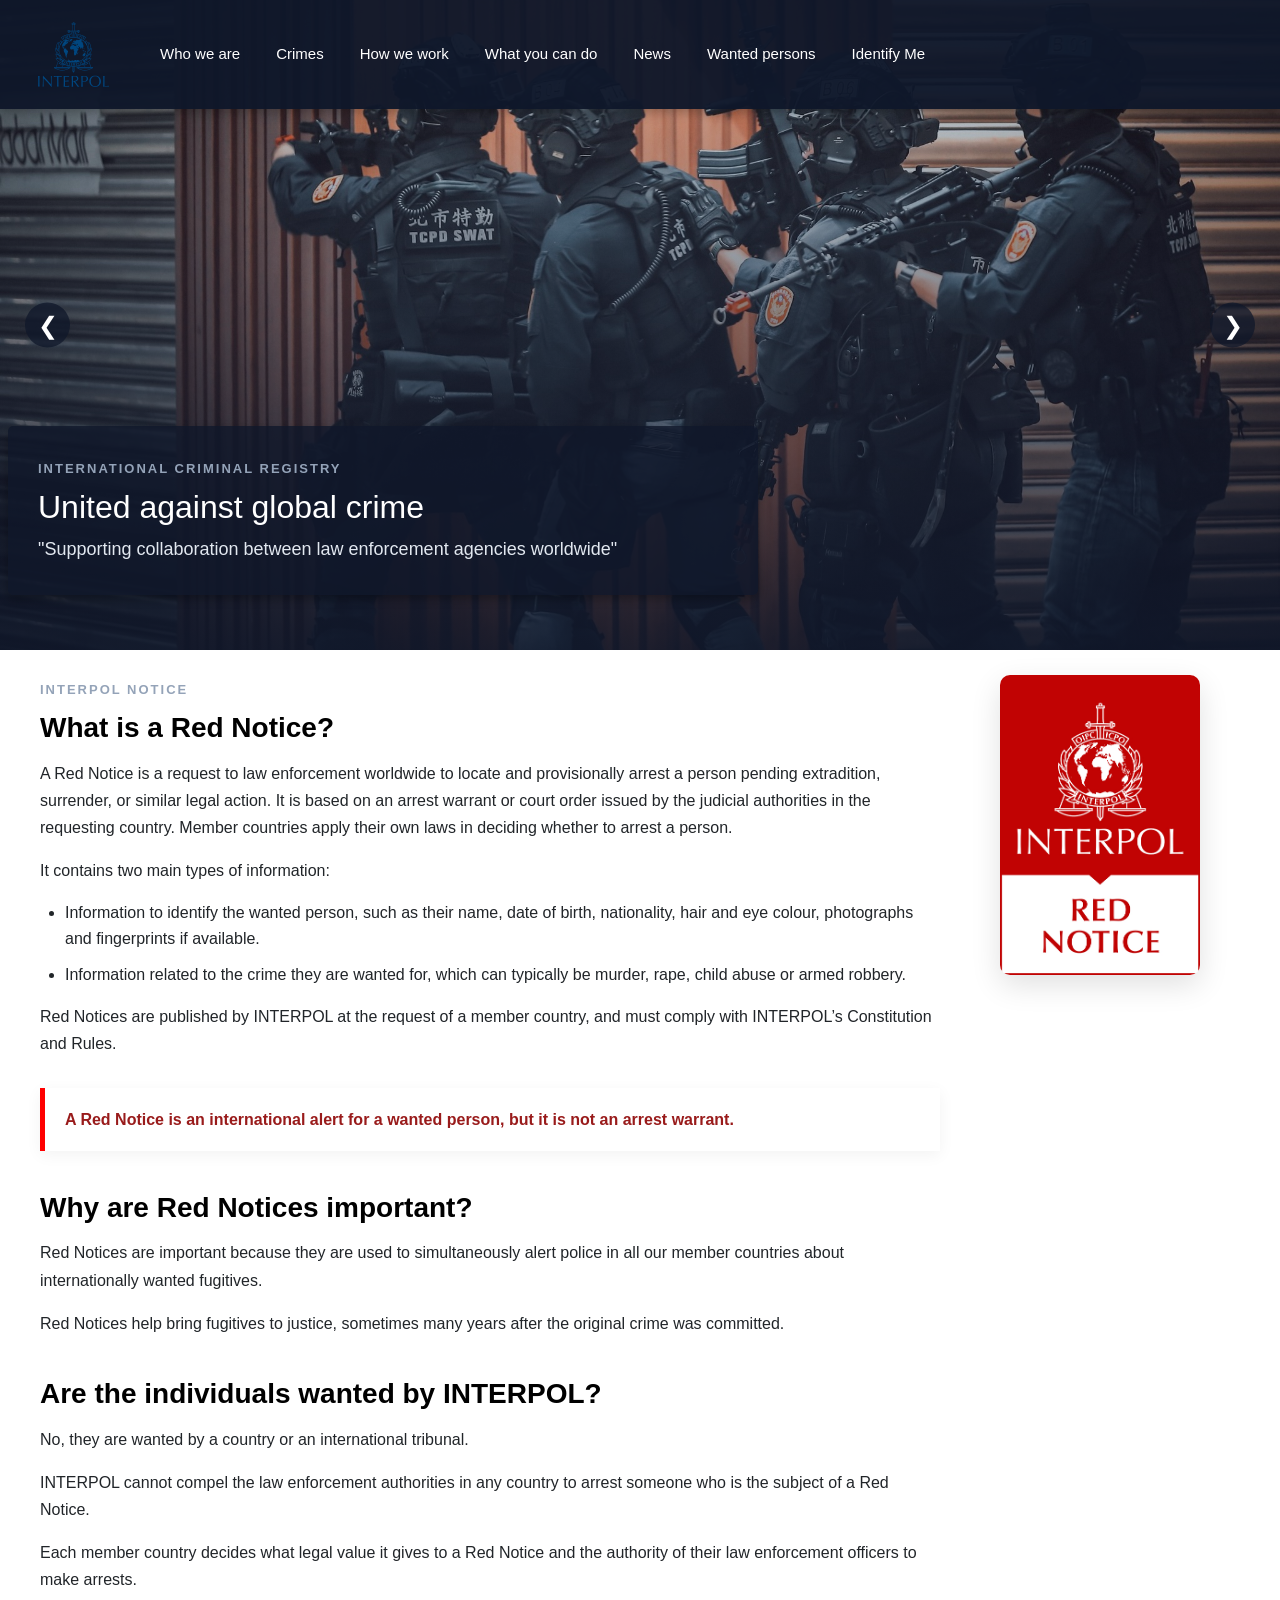
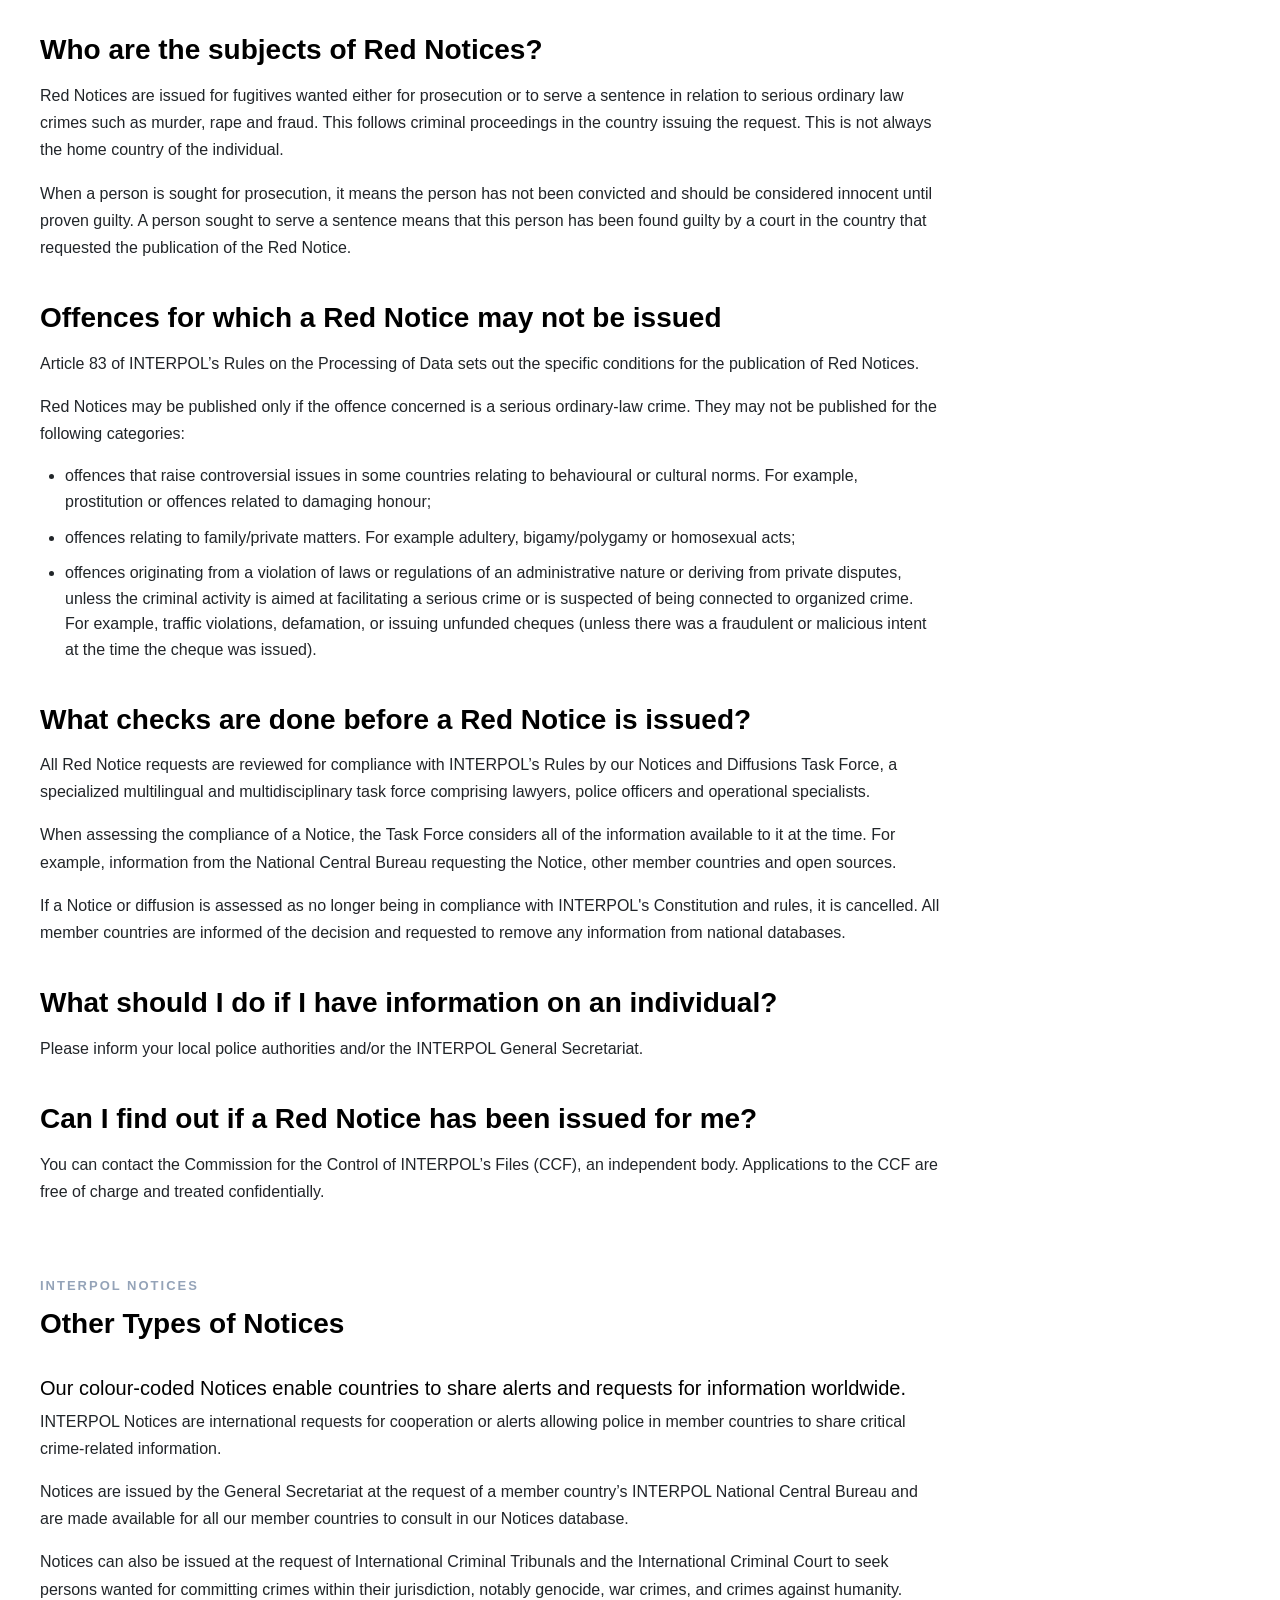
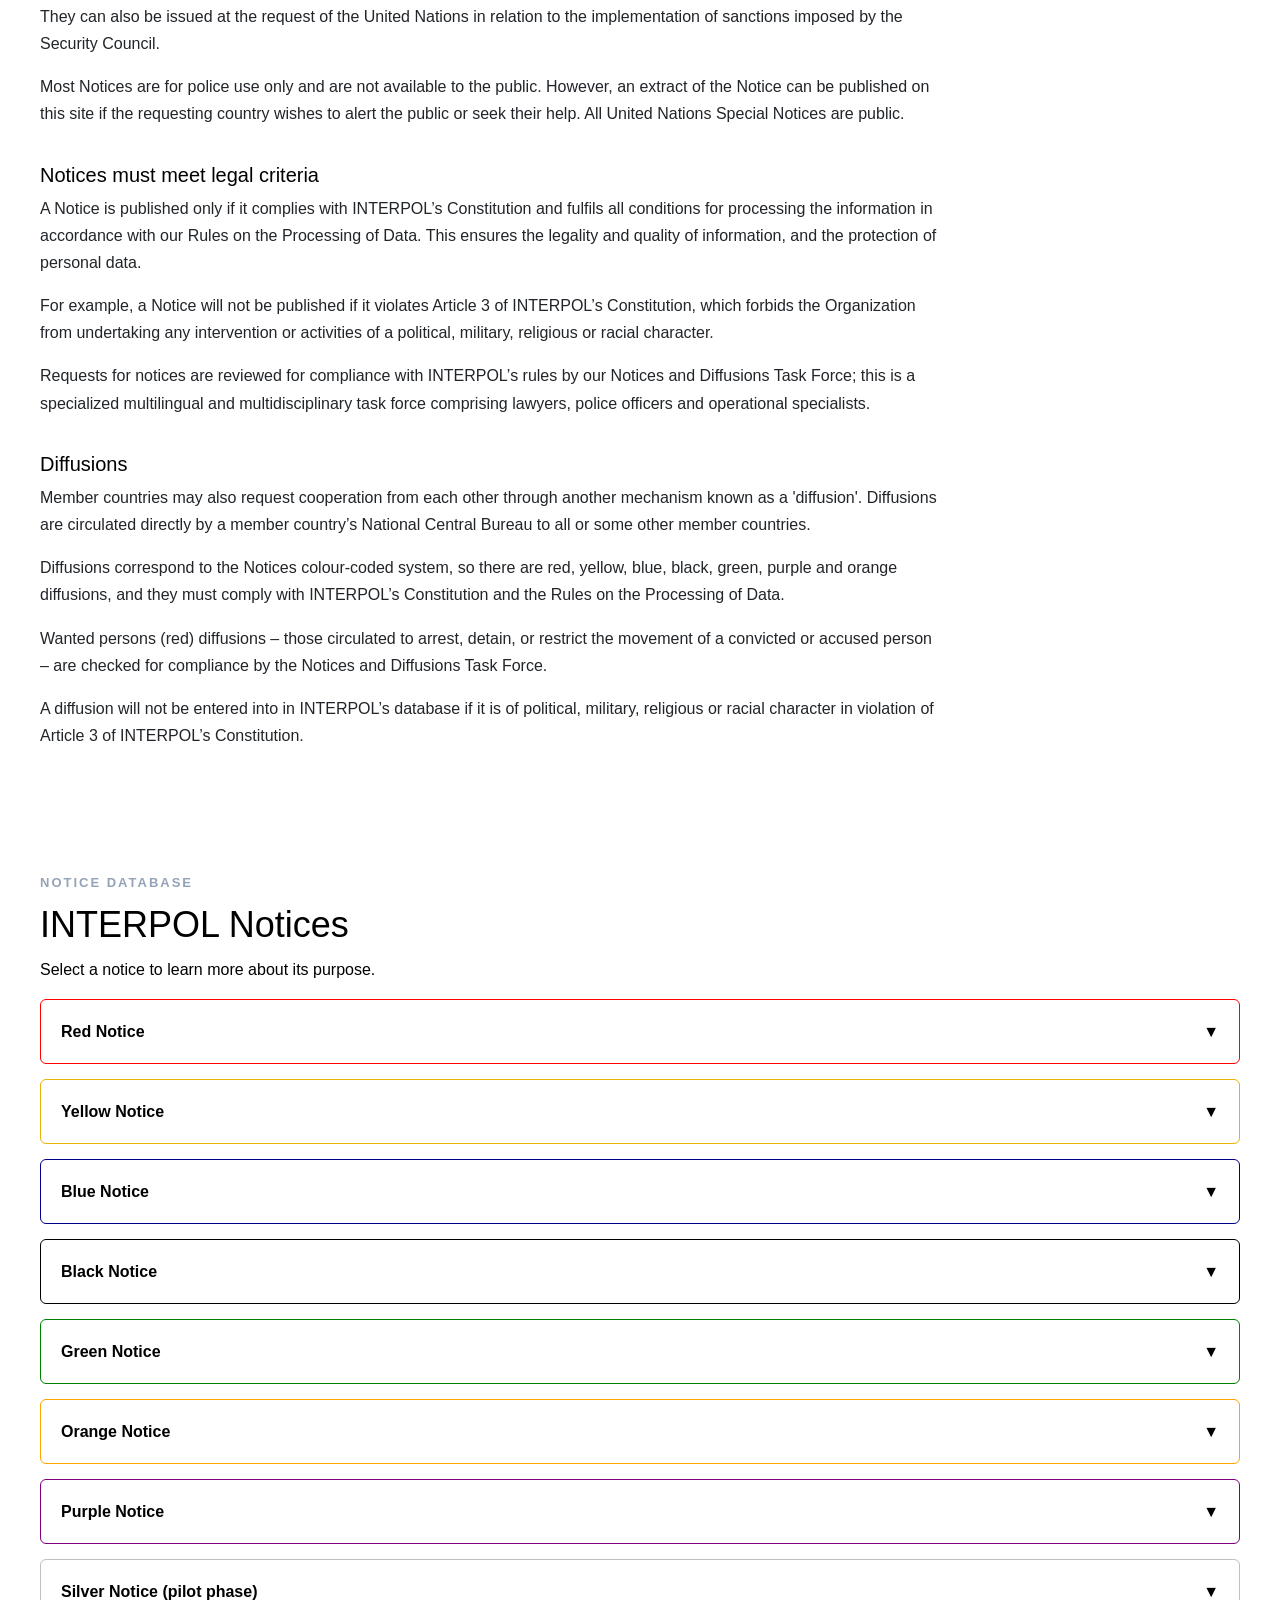
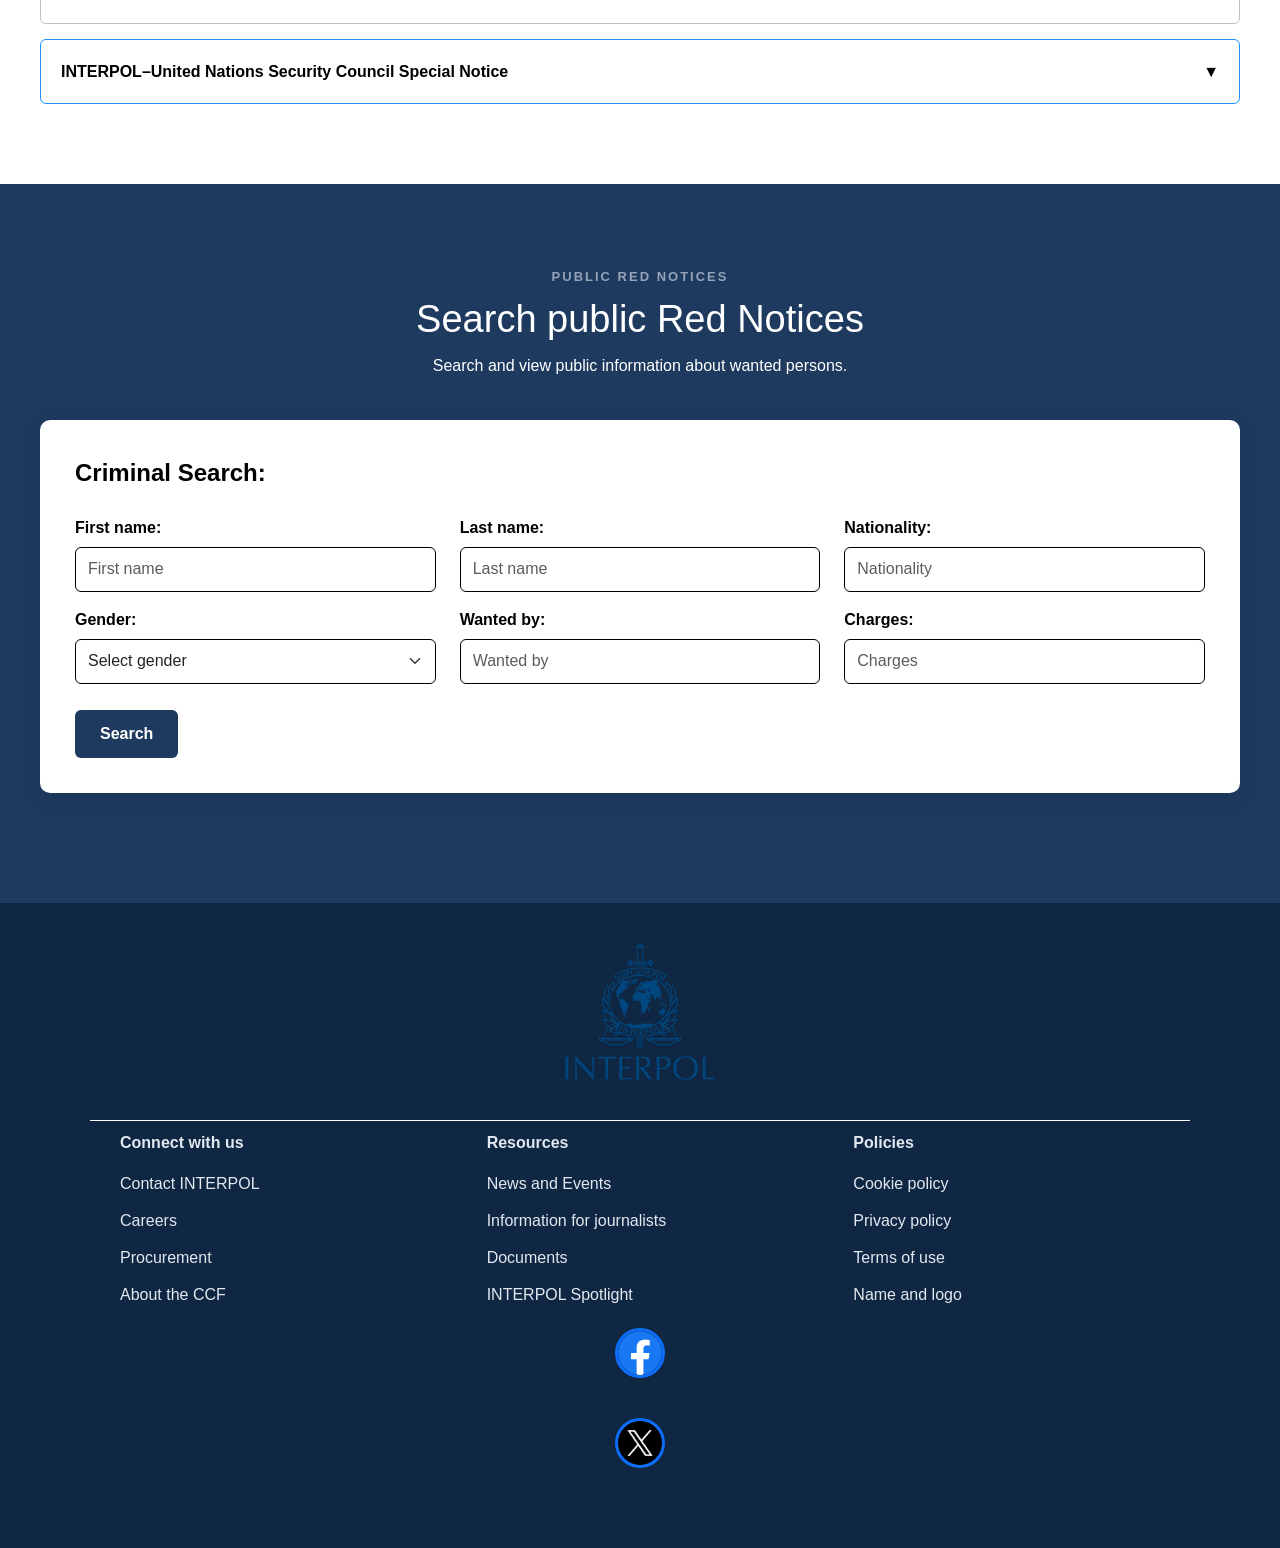
==== commit aefe50f9: "added photos to folder" ====
--- a/src/main/resources/static/index.html
+++ b/src/main/resources/static/index.html
@@ -661,7 +661,8 @@
            </div>
 
            <div class="socialMedia">
-               <a class="social-icon" href="https://www.facebook.com/InterpolHQ"><img src="Images/Social_media_icons/Facebook_Logo.svg" alt="Facebook Logo"></a>
+               <a class="social-icon" href="https://www.facebook.com/InterpolHQ"><img src="Images/Social_media_icons/facebook.png" alt="Facebook Logo"></a>
+               <a class="social-icon" href=""> <img src="Images/Social_media_icons/X.png"></a>
            </div>
 
 
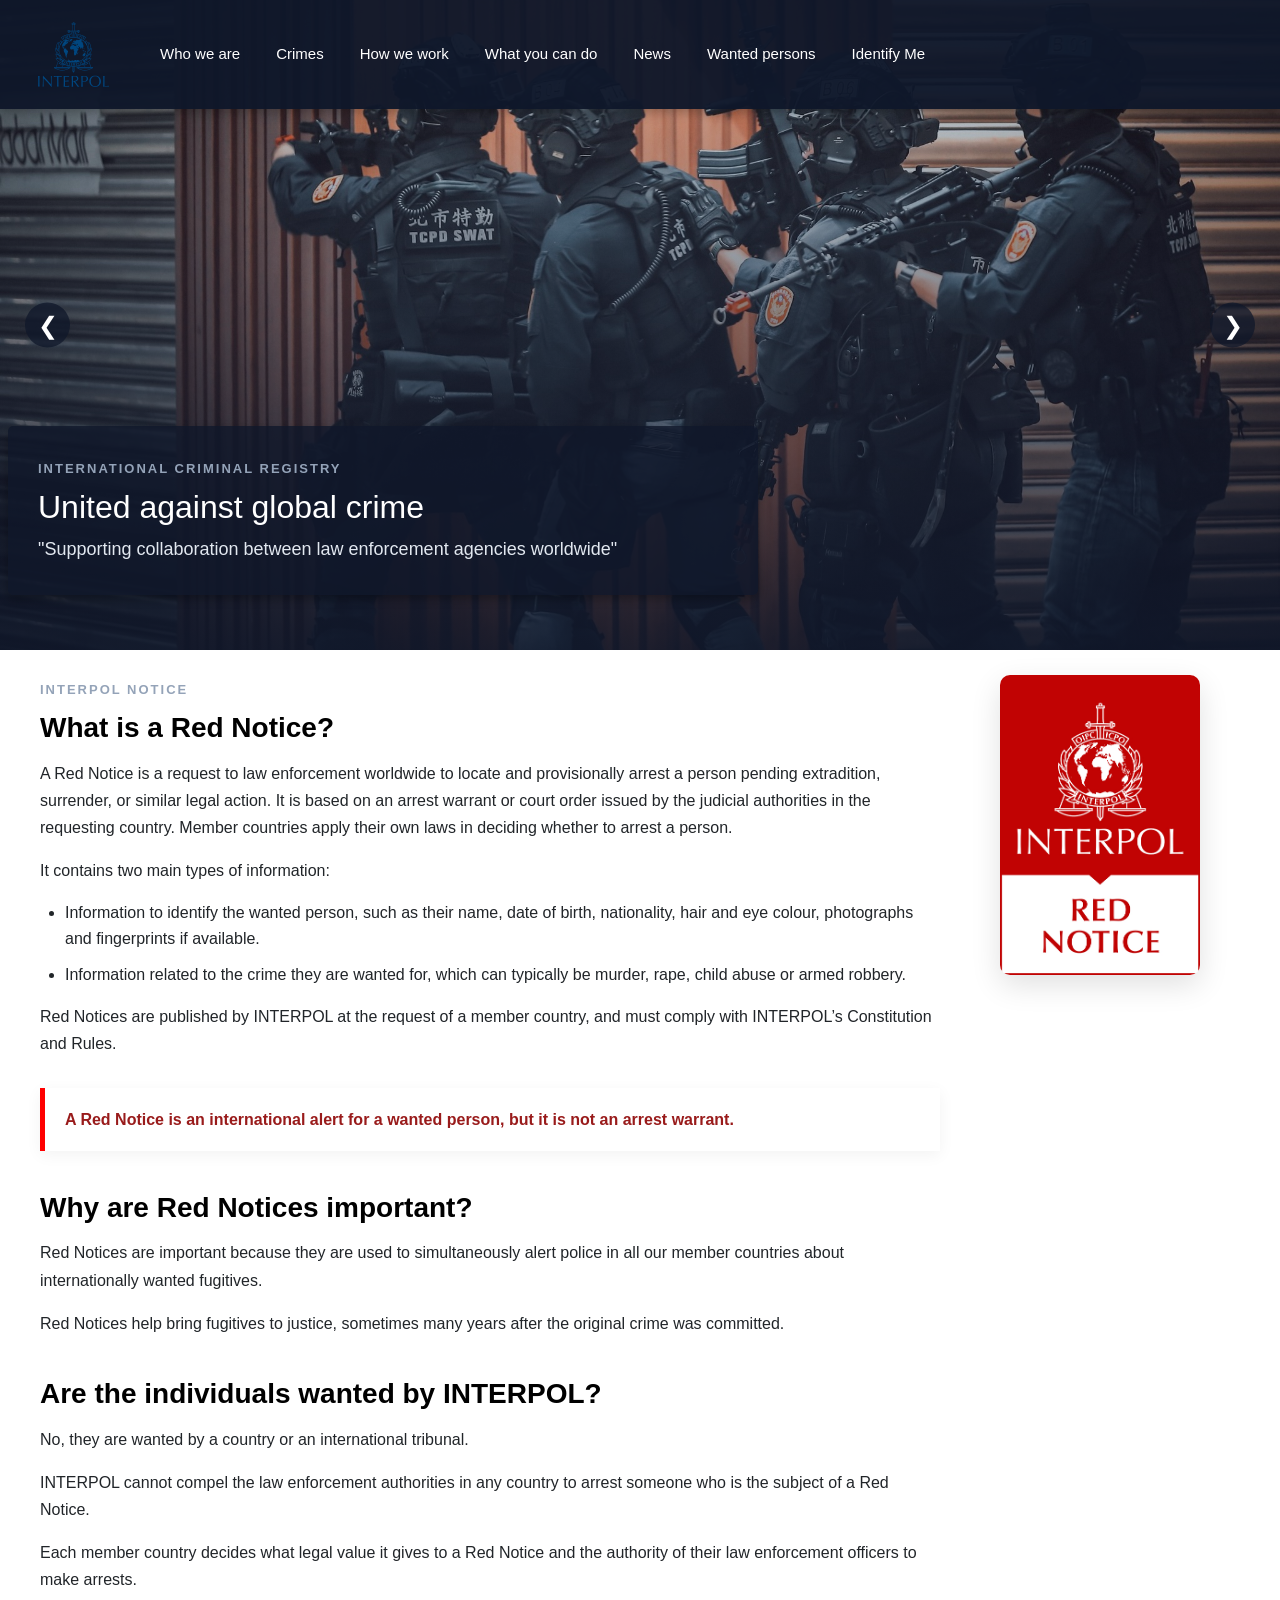
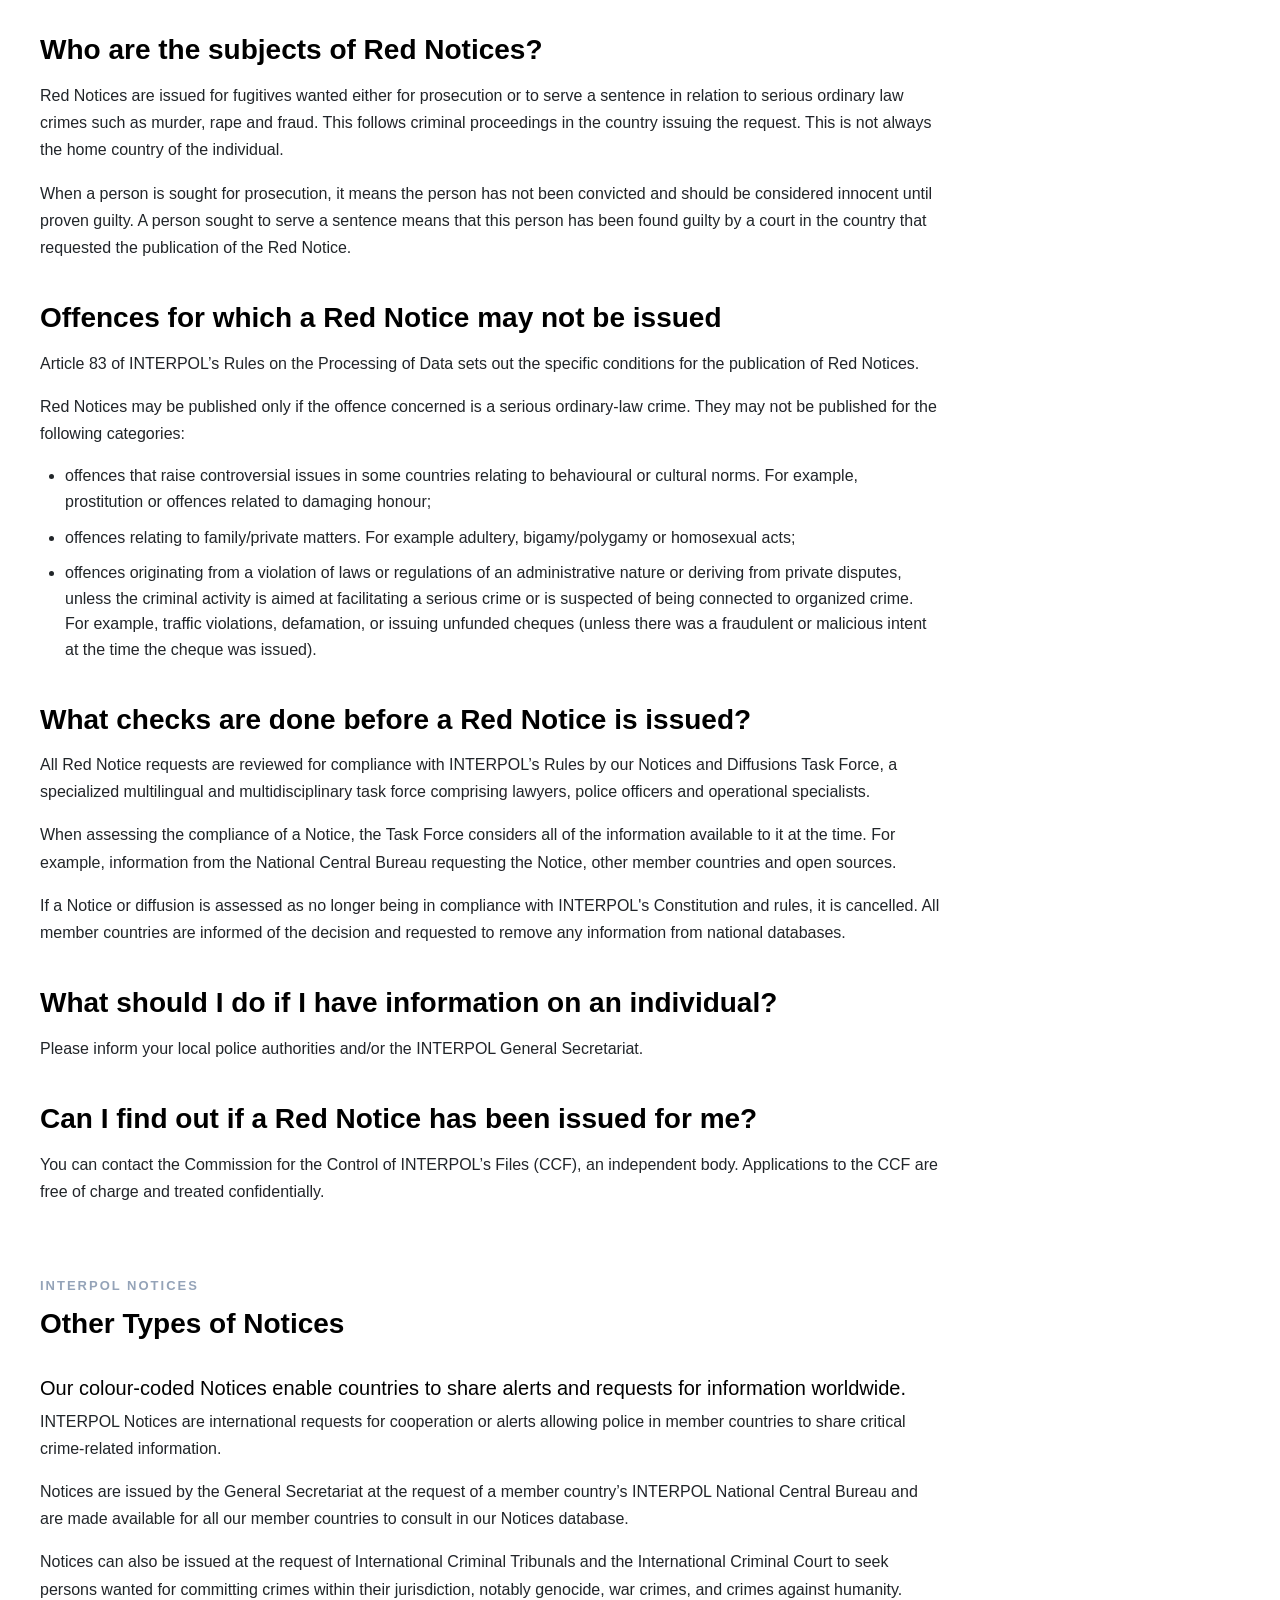
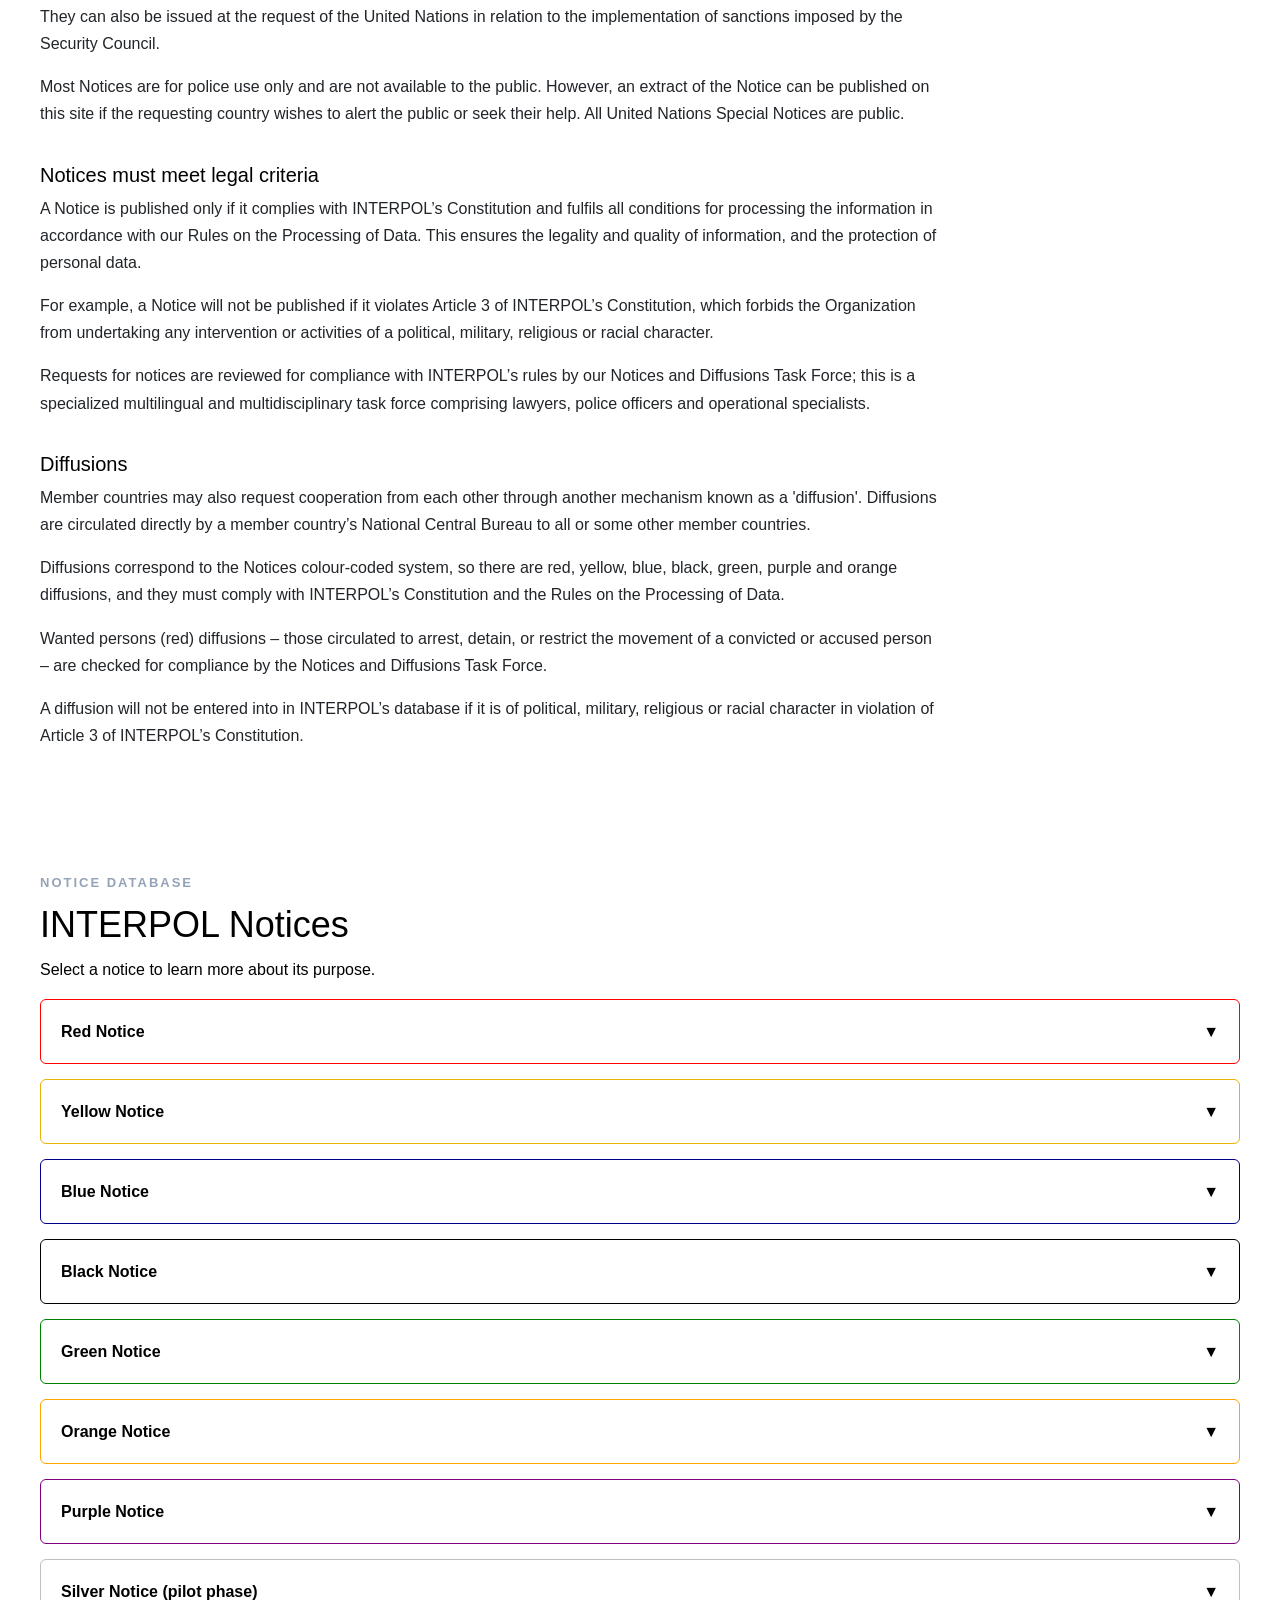
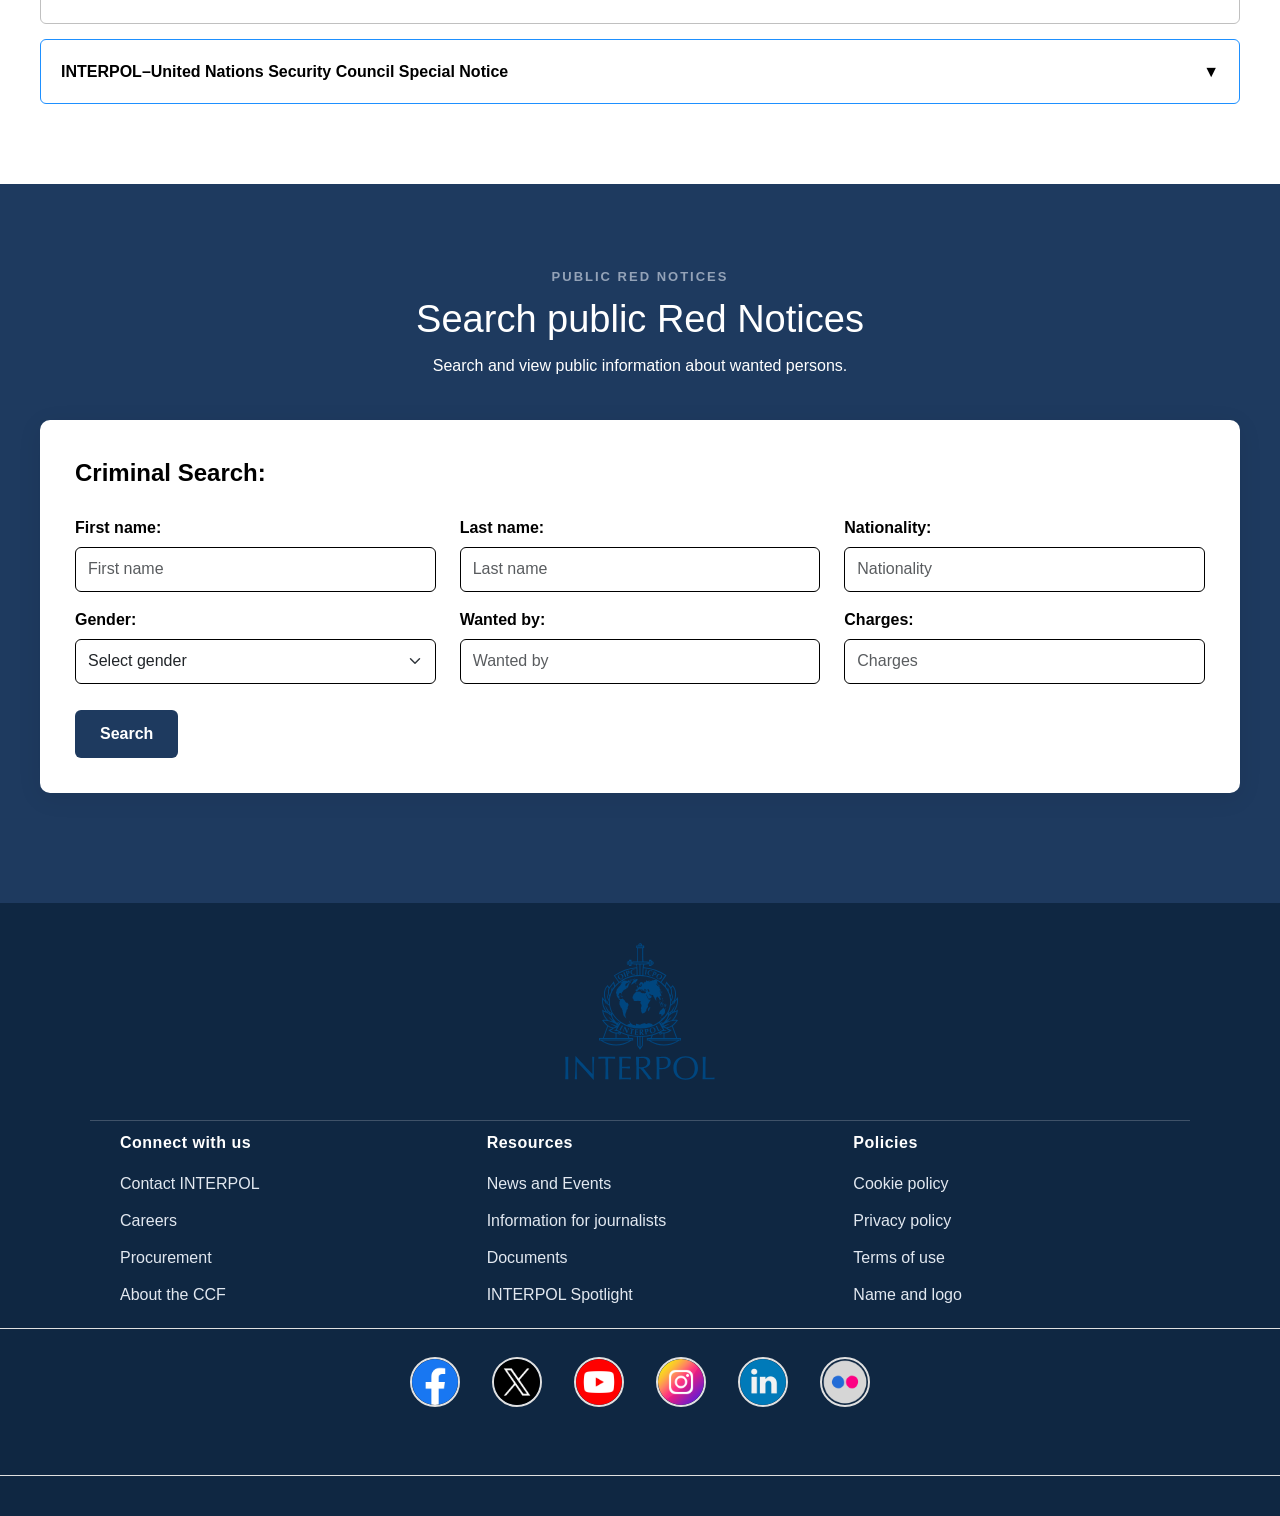
==== commit 965de51f: "fikset på footer + gjort små endring." ====
--- a/src/main/resources/static/index.html
+++ b/src/main/resources/static/index.html
@@ -635,7 +635,7 @@
            <div class="footerRow">
 
                <div class="footerColumn">
-                   <span><b>Connect with us</b></span>
+                   <span>Connect with us</span>
                    <p><a href="#">Contact INTERPOL</a></p>
                    <p><a href="#">Careers</a></p>
                    <p><a href="#">Procurement</a></p>
@@ -662,7 +662,14 @@
 
            <div class="socialMedia">
                <a class="social-icon" href="https://www.facebook.com/InterpolHQ"><img src="Images/Social_media_icons/facebook.png" alt="Facebook Logo"></a>
-               <a class="social-icon" href=""> <img src="Images/Social_media_icons/X.png"></a>
+               <a class="social-icon" href="https://x.com/interpol_hq"> <img src="Images/Social_media_icons/X.png"></a>
+               <a class="social-icon" href="https://www.youtube.com/user/INTERPOLHQ"> <img src="Images/Social_media_icons/youTube.png"></a>
+               <a class="social-icon" href="https://www.instagram.com/interpol_hq/"> <img src="Images/Social_media_icons/instagram.png"></a>
+               <a class="social-icon" href="https://www.linkedin.com/company/interpol/posts/?feedView=all"> <img src="Images/Social_media_icons/linkedin.png"></a>
+               <a class="social-icon" href="https://www.flickr.com/photos/interpol/albums/"> <img src="Images/Social_media_icons/flickr.png"></a>
+
+
+
            </div>
 
 
--- a/src/main/resources/static/style.css
+++ b/src/main/resources/static/style.css
@@ -65,8 +65,6 @@
     height: 65px;
     width: auto;
 }
-
-
 
 
 /* Navigasjon Lenker */
@@ -114,7 +112,8 @@
 
 }
 /* Vis dropdown ved hover */
-.dropdown:hover .dropdown-menu {
+.dropdown:hover .dropdown-menu,
+.dropdown:focus-within .dropdown-menu {
     display: block;
 }
 
@@ -153,7 +152,6 @@
     width: 100%;
     height: 650px;
     object-fit: cover;
-
 
 }
 
@@ -237,10 +235,8 @@
     flex-wrap: wrap;
     align-items: flex-start;
     gap: 60px;
-    max-width: 1400px;
     margin: 0 auto;
     padding: 25px 40px;
-
 
 }
 
@@ -360,15 +356,8 @@
 }
 
 .notice-button:hover {
-
-    transition:
-            max-height 0.4s ease,
-            padding 0.4s ease,
-            opacity 0.4s ease,
-            transform 0.4s ease;
-
-
-
+    background-color: rgba(15, 23, 42, 0.05);
+    transform: translateY(-2px);
 }
 
 /*Notice piler*/
@@ -407,7 +396,6 @@
 .notice-body {
     padding: 20px;
     border-bottom: solid ;
-
 }
 
 /*-----------Notice farge------------ */
@@ -670,8 +658,6 @@
     box-shadow: 0 5px 20px rgba(0, 0, 0, 0.08);
     transition: transform 0.2s ease, box-shadow 0.2s ease;
 
-
-
 }
 
 .card:hover {
@@ -696,36 +682,27 @@
 }
 
 
-/*Footer*/
+/*-------------Footer-----------------*/
 
 .footer {
     width: 100%;
     background-color: #0F2742;
     color: #E2E8F0;
     padding: 40px 0;
-
-
-}
+}
+
 /*Footer --> interpol logo*/
 .footer img {
     width: 150px;
     display: block;
     margin: 0 auto 40px;
-
-}
-
-
-
+}
 
 /*Footer --> column*/
 .footerColumn {
     display: flex;
     flex-direction: column;
 
-
-
-
-
 }
 .footerRow {
     max-width: 1100px;
@@ -734,16 +711,32 @@
 
     display: grid;
     grid-template-columns: repeat(3,1fr);
-    gap: 60px;
-
-    border-top: 1px solid white;
-
+    gap: 40px 60px;
+    border-top: 1px solid rgb(255, 255, 255, 0.2);
+}
+
+/* Responsiv: 2 kolonner på nettbrett, 1 kolonne på mobil */
+
+@media (max-width: 768px) {
+    .footerRow {
+        grid-template-columns: repeat(2, 1fr);
+        gap: 30px;
+    }
+}
+
+@media (max-width: 480px) {
+    .footerRow {
+        grid-template-columns: 1fr;
+        text-align: center;
+    }
 }
 
 .footerColumn span {
     font-size: 16px;
     font-weight: bold;
-    margin-bottom: 15px ;
+    margin-bottom: 15px;
+    color: white;
+    letter-spacing: 0.5px;
 }
 
 /*Links*/
@@ -754,8 +747,7 @@
     display: inline-block;
     color: #E2E8F0;
     text-decoration: none;
-
-
+    transition: color 0.2s ease;
 }
 .footerColumn a:hover {
     text-decoration: underline;
@@ -764,28 +756,61 @@
 
 /*Footer --> Social Media*/
 
+.socialMedia {
+    display: flex;
+    justify-content: center;
+    align-items: center;
+    flex-wrap: wrap;
+    gap: 16px;
+    padding: 20px 0;
+    border-top: 1px solid #e0e0e0;
+    border-bottom: 1px solid #e0e0e0 ;
+}
+
+
+.social-icon {
+    display: flex;
+    align-items: center;
+    justify-content: center;
+    padding: 8px;
+    border-radius: 50%;
+    transition: transform 0.2s ease, box-shadow 0.2s ease ;
+}
+
+.social-icon img:hover {
+    border-color: #0F2742;
+}
+
+
+
 .socialMedia img {
     display: block;
     width: 50px;
-    margin: 0 auto 40px;
-    border-style: solid;
-    border-radius: 1000px;
-
-}
-
-
-
-
-
-
-
-
-
-
-
-
-
-
-
-
-
+    height: 50px;
+    object-fit: cover;
+    border: 2px solid #e0e0e0;
+    border-radius: 50%;
+}
+
+
+
+
+
+
+
+
+
+
+
+
+
+
+
+
+
+
+
+
+
+
+
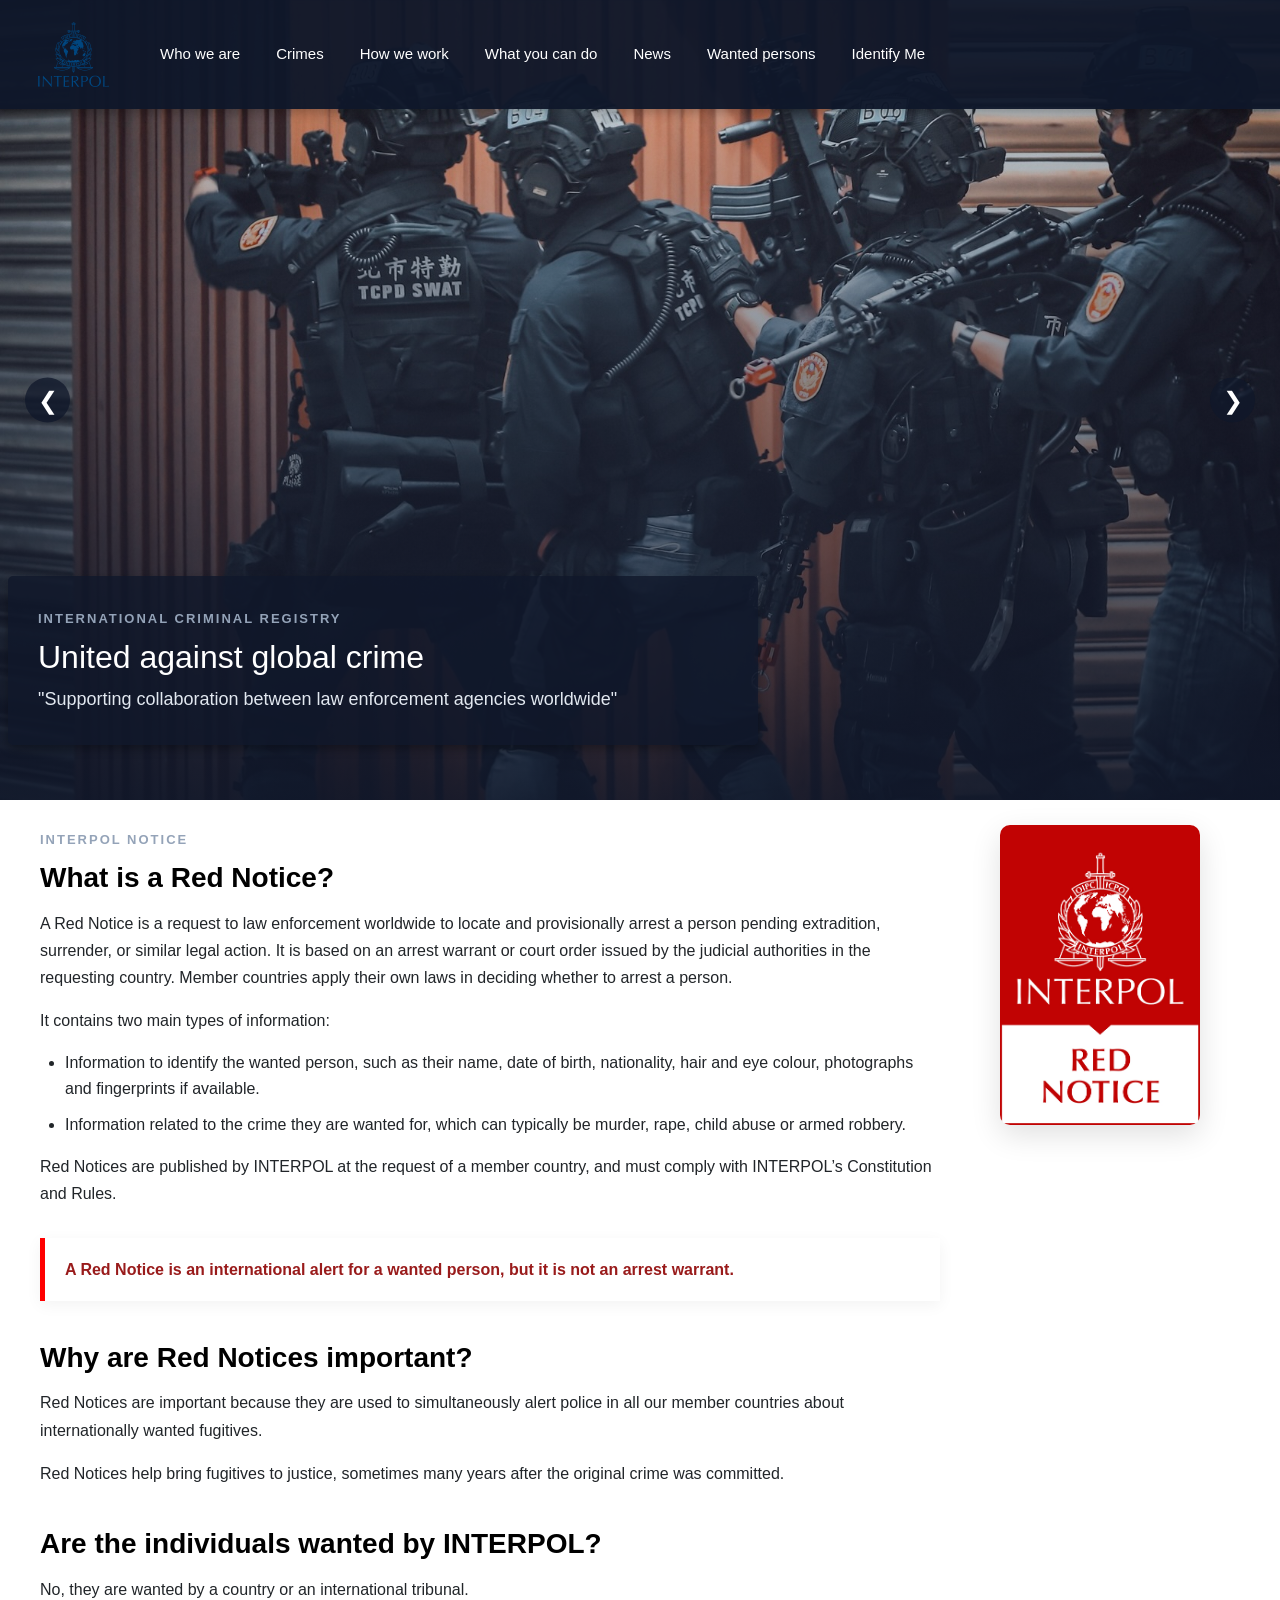
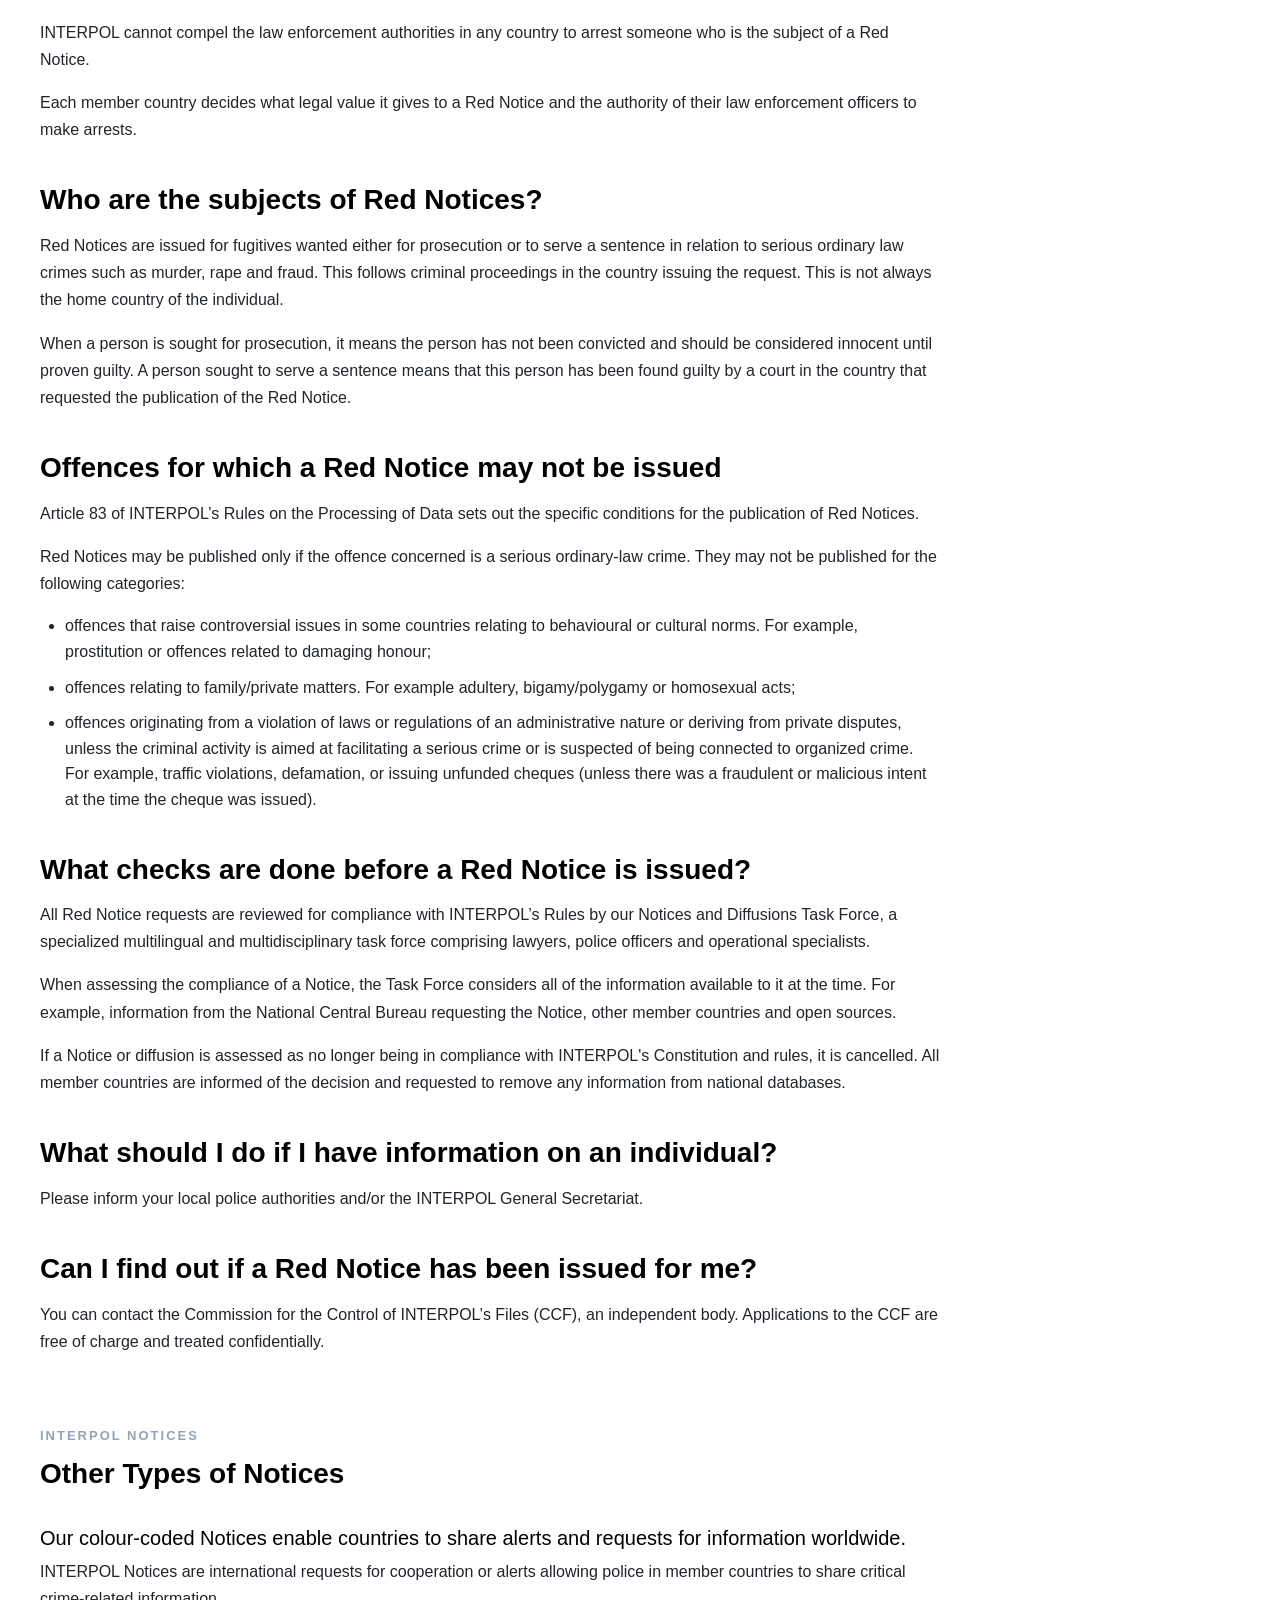
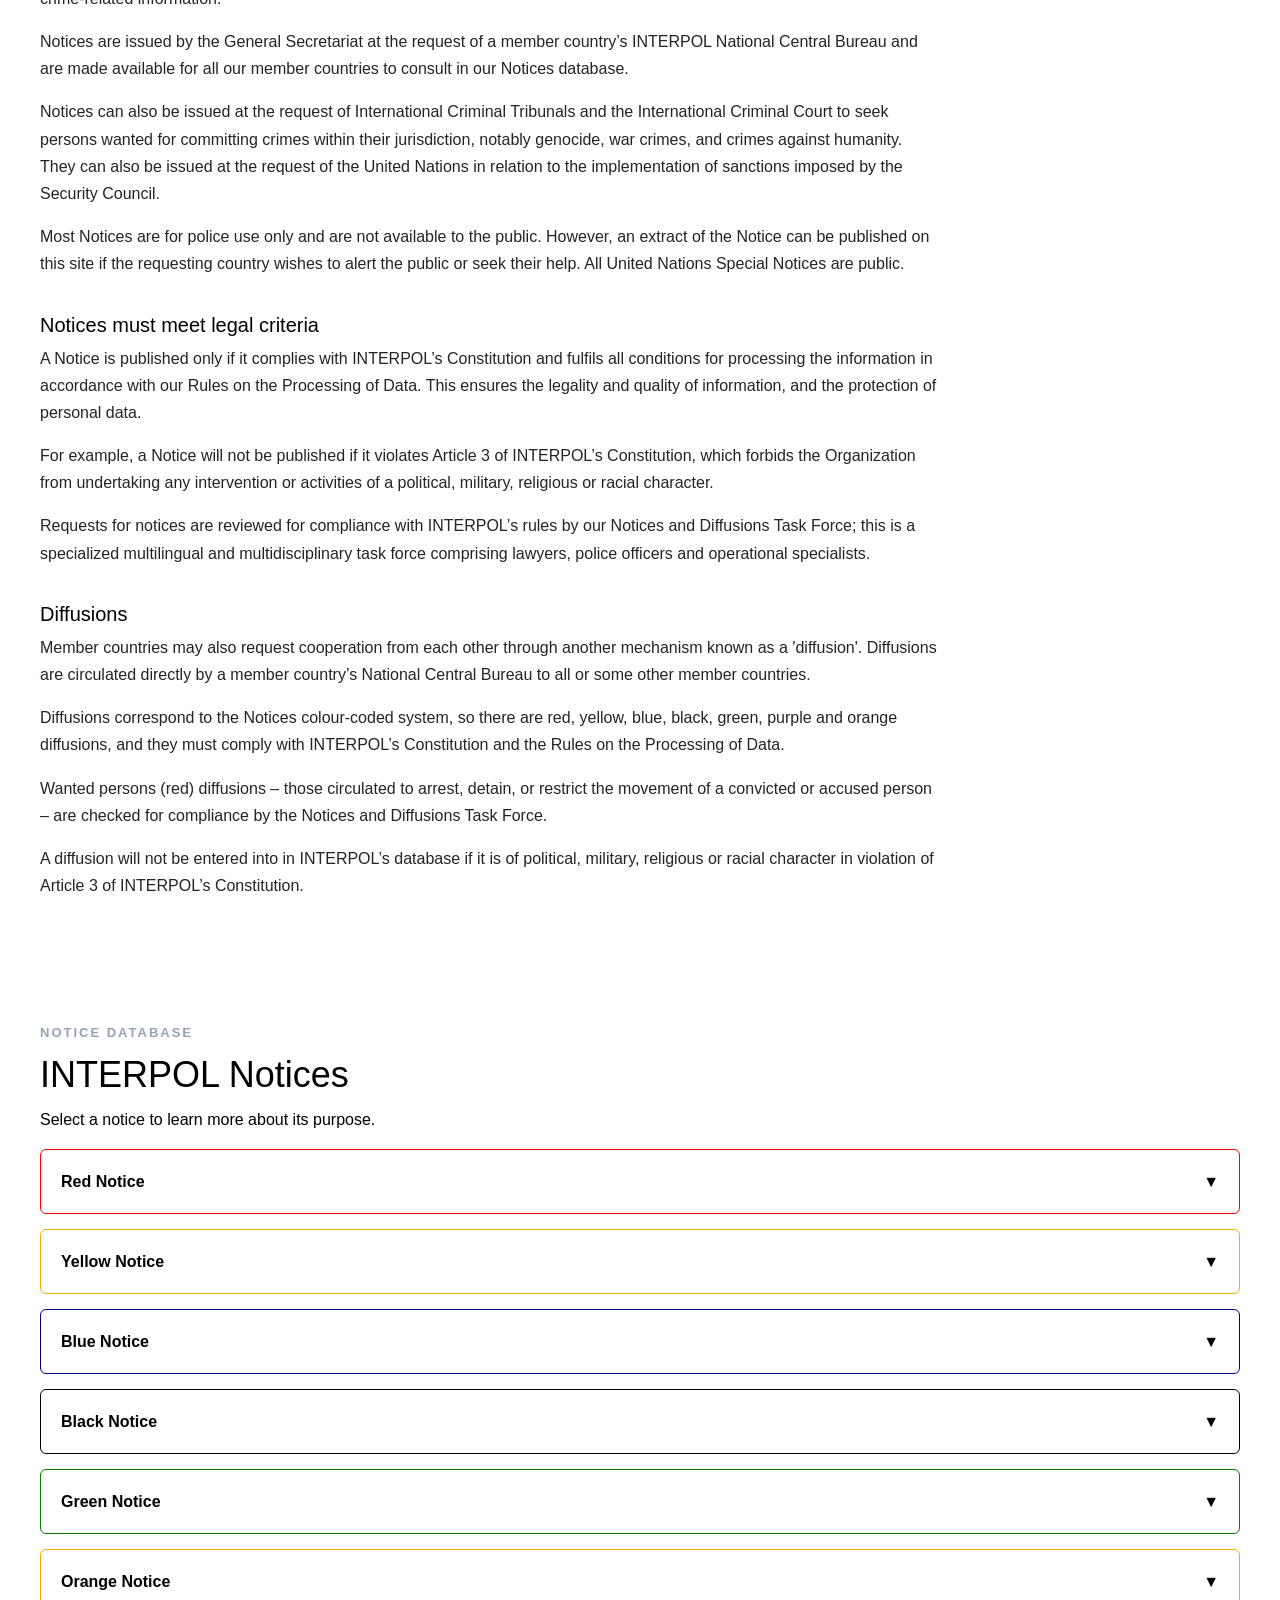
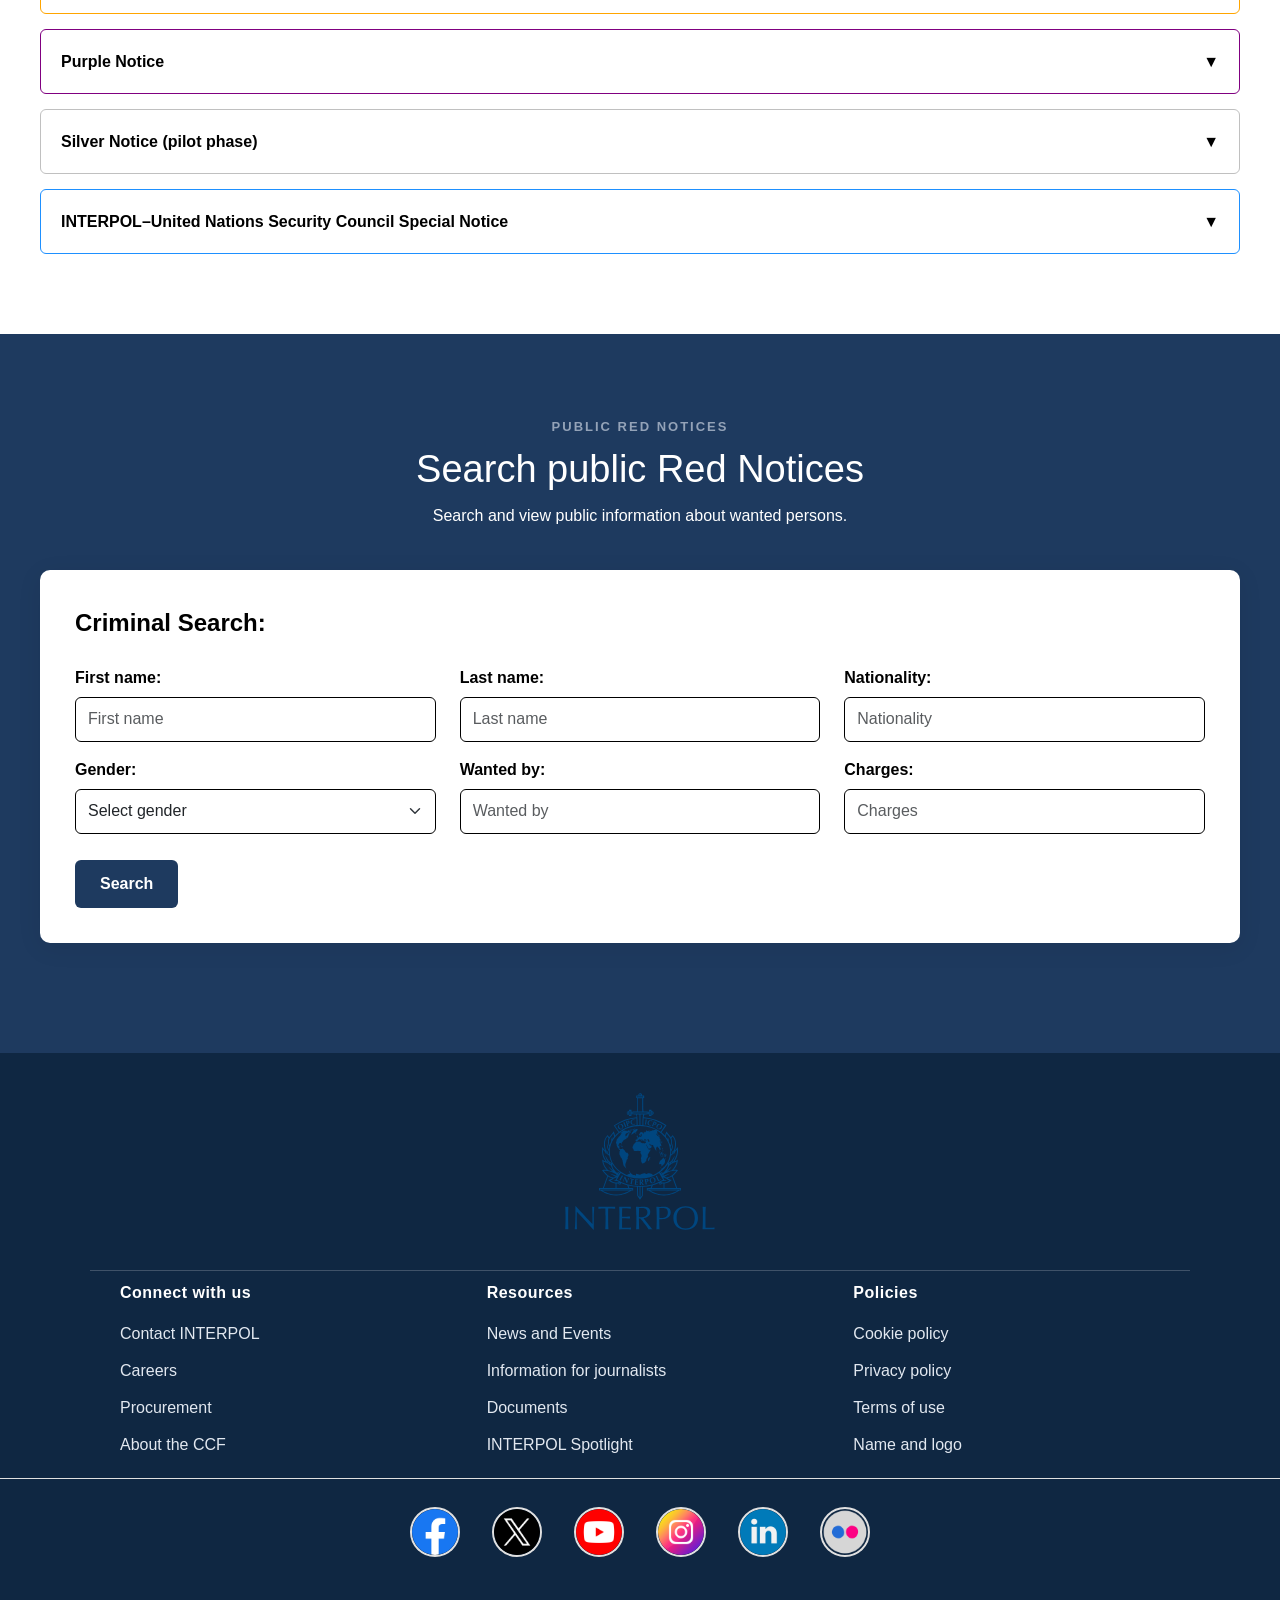
==== commit be5c3ab4: "Liten endring på footer, la til target_blank" ====
--- a/src/main/resources/static/index.html
+++ b/src/main/resources/static/index.html
@@ -17,6 +17,7 @@
 
 </head>
 <body>
+<header>
     <!--top navigation bar-->
 <nav>
     <ul>
@@ -99,6 +100,10 @@
 
     </ul>
 </nav>
+</header>
+
+<main>
+
 
     <!--------------Image Slideshow + Next and previous buttons---------------------------->
     <section class="slider">
@@ -310,7 +315,10 @@
         </p>
 
         </div>
+
+        <aside>
         <img src="Images/Interpol-notices/INTERPOL_Red%20_Notice.jpg" alt="Interpol Red Notice">
+        </aside>
     </section>
 
     <!------------Tekst om de ulike INTERPOL-varslene--------------->
@@ -627,6 +635,7 @@
         </div>
     </section>
 
+</main>
 
     <!--Footer-->
        <footer class="footer">
@@ -661,21 +670,15 @@
            </div>
 
            <div class="socialMedia">
-               <a class="social-icon" href="https://www.facebook.com/InterpolHQ"><img src="Images/Social_media_icons/facebook.png" alt="Facebook Logo"></a>
-               <a class="social-icon" href="https://x.com/interpol_hq"> <img src="Images/Social_media_icons/X.png"></a>
-               <a class="social-icon" href="https://www.youtube.com/user/INTERPOLHQ"> <img src="Images/Social_media_icons/youTube.png"></a>
-               <a class="social-icon" href="https://www.instagram.com/interpol_hq/"> <img src="Images/Social_media_icons/instagram.png"></a>
-               <a class="social-icon" href="https://www.linkedin.com/company/interpol/posts/?feedView=all"> <img src="Images/Social_media_icons/linkedin.png"></a>
-               <a class="social-icon" href="https://www.flickr.com/photos/interpol/albums/"> <img src="Images/Social_media_icons/flickr.png"></a>
-
-
+               <a class="social-icon" href="https://www.facebook.com/InterpolHQ" target="_blank"><img src="Images/Social_media_icons/facebook.png" alt="Facebook Logo"></a>
+               <a class="social-icon" href="https://x.com/interpol_hq" target="_blank"> <img src="Images/Social_media_icons/X.png"></a>
+               <a class="social-icon" href="https://www.youtube.com/user/INTERPOLHQ" target="_blank"> <img src="Images/Social_media_icons/youTube.png"></a>
+               <a class="social-icon" href="https://www.instagram.com/interpol_hq/" target="_blank"> <img src="Images/Social_media_icons/instagram.png"></a>
+               <a class="social-icon" href="https://www.linkedin.com/company/interpol/posts/?feedView=all" target="_blank"> <img src="Images/Social_media_icons/linkedin.png"></a>
+               <a class="social-icon" href="https://www.flickr.com/photos/interpol/albums/" target="_blank"> <img src="Images/Social_media_icons/flickr.png"></a>
 
            </div>
-
-
    </footer>
-
-
    </body>
    </html>
 
--- a/src/main/resources/static/style.css
+++ b/src/main/resources/static/style.css
@@ -132,7 +132,6 @@
     width: 100%;
     overflow: hidden;
     margin: auto;
-
 }
 
 .slider-track {
@@ -150,7 +149,7 @@
 .slide img {
     display: block;
     width: 100%;
-    height: 650px;
+    height: 800px;
     object-fit: cover;
 
 }
@@ -676,7 +675,7 @@
 /* Card title */
 
 .card-title {
-    color: white;
+    color: black;
     text-align: center;
     font-weight: 700;
 }
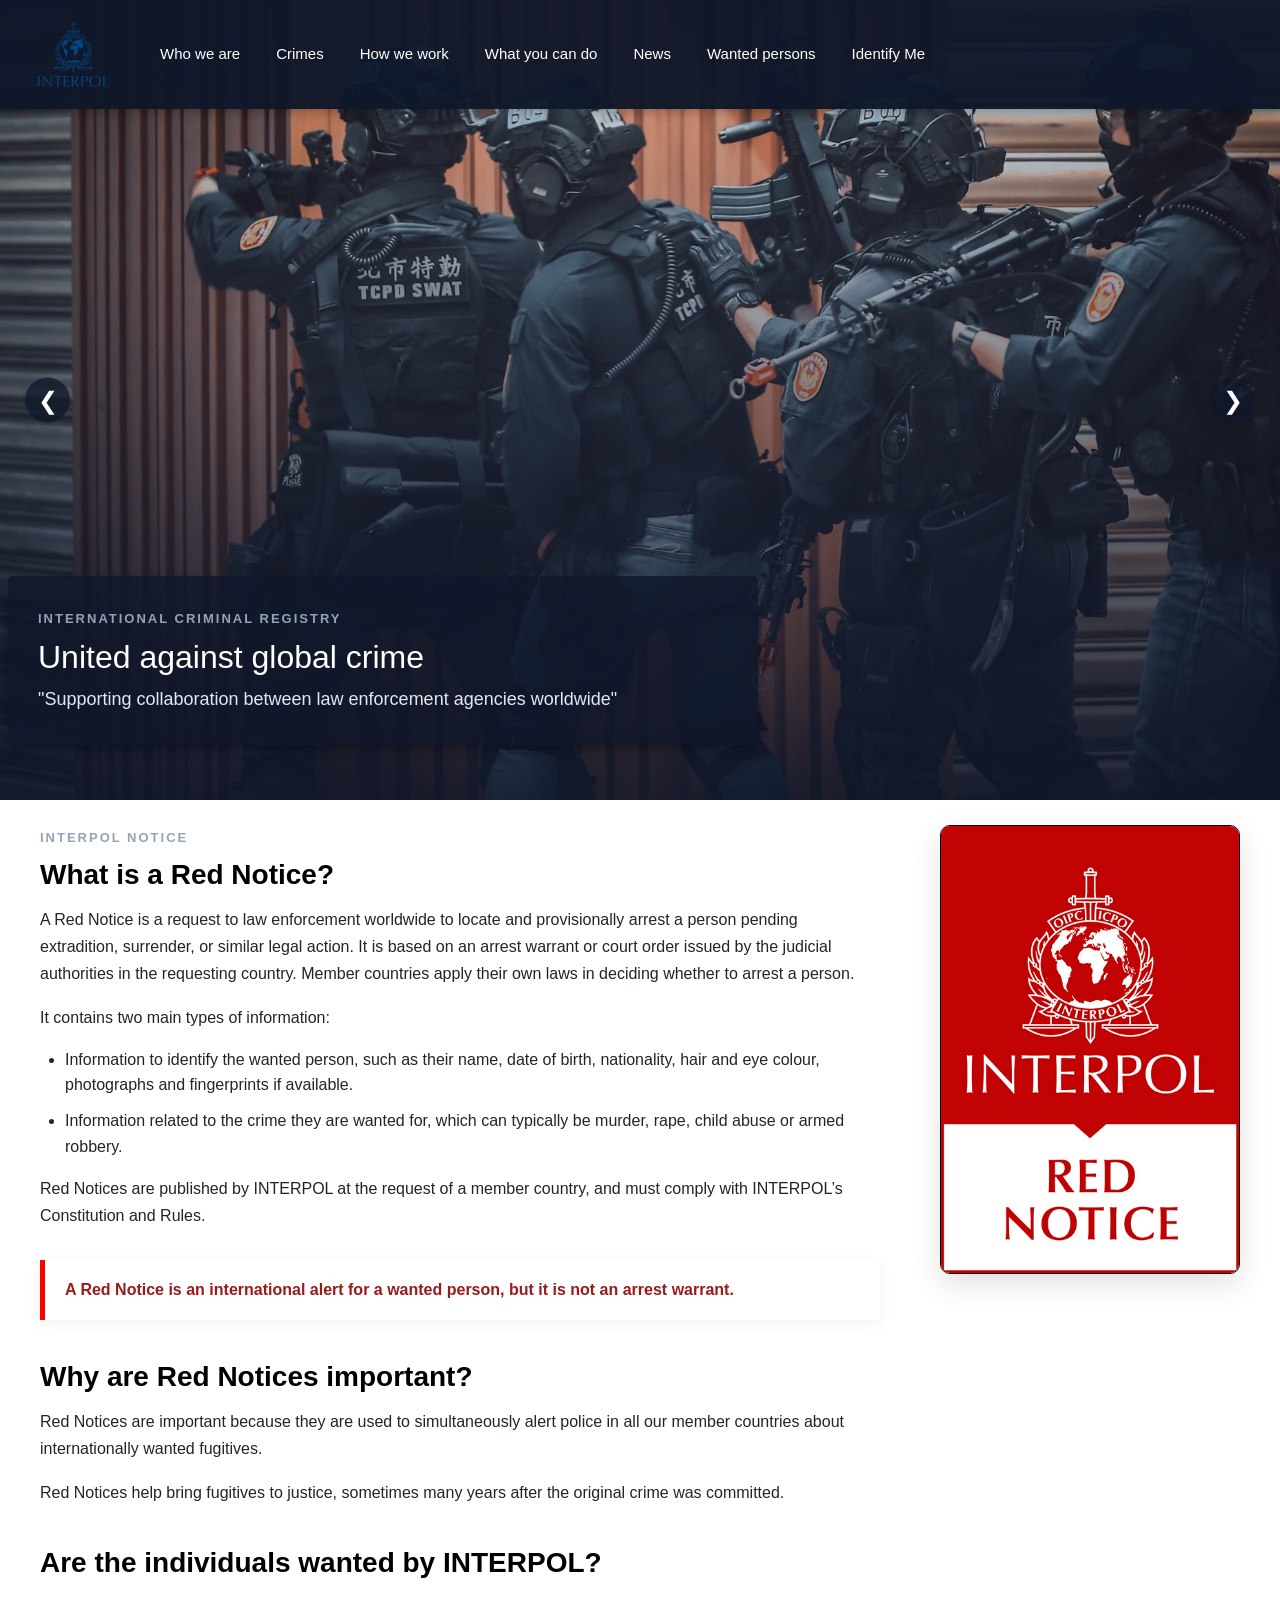
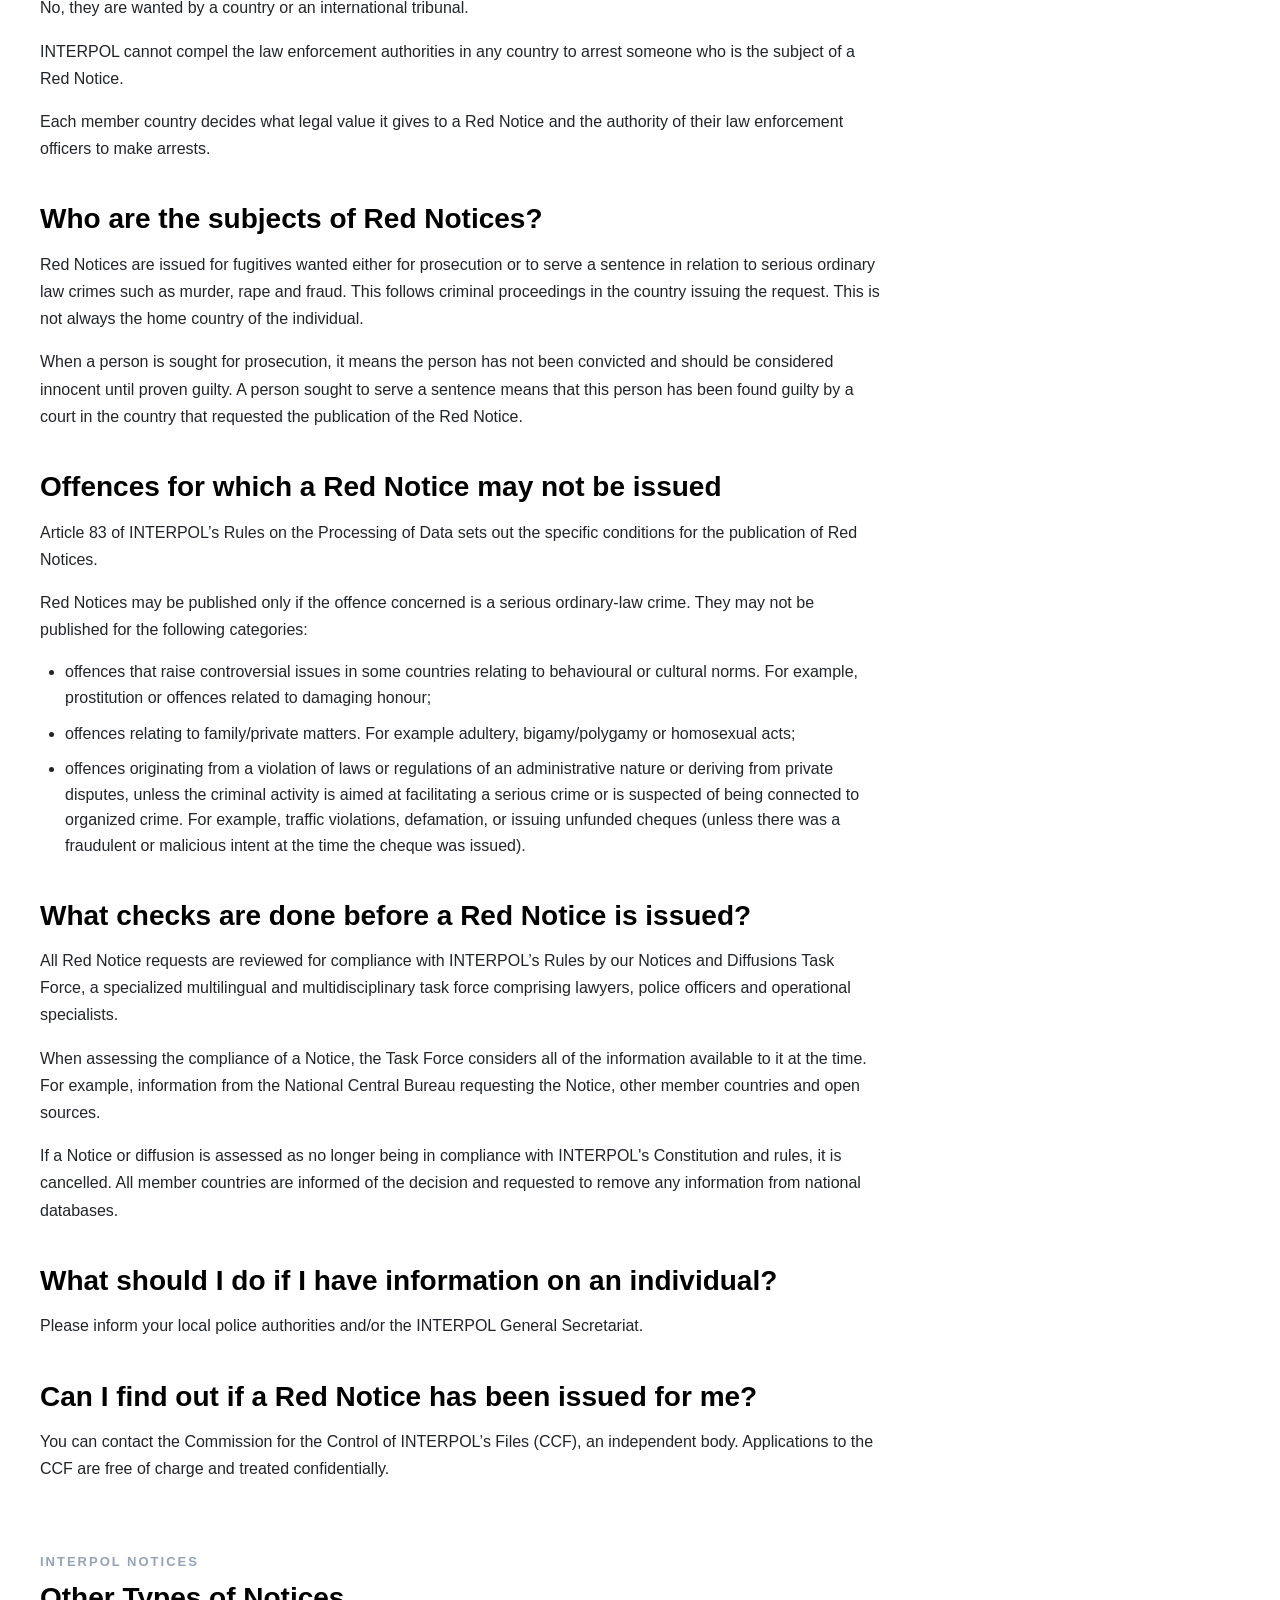
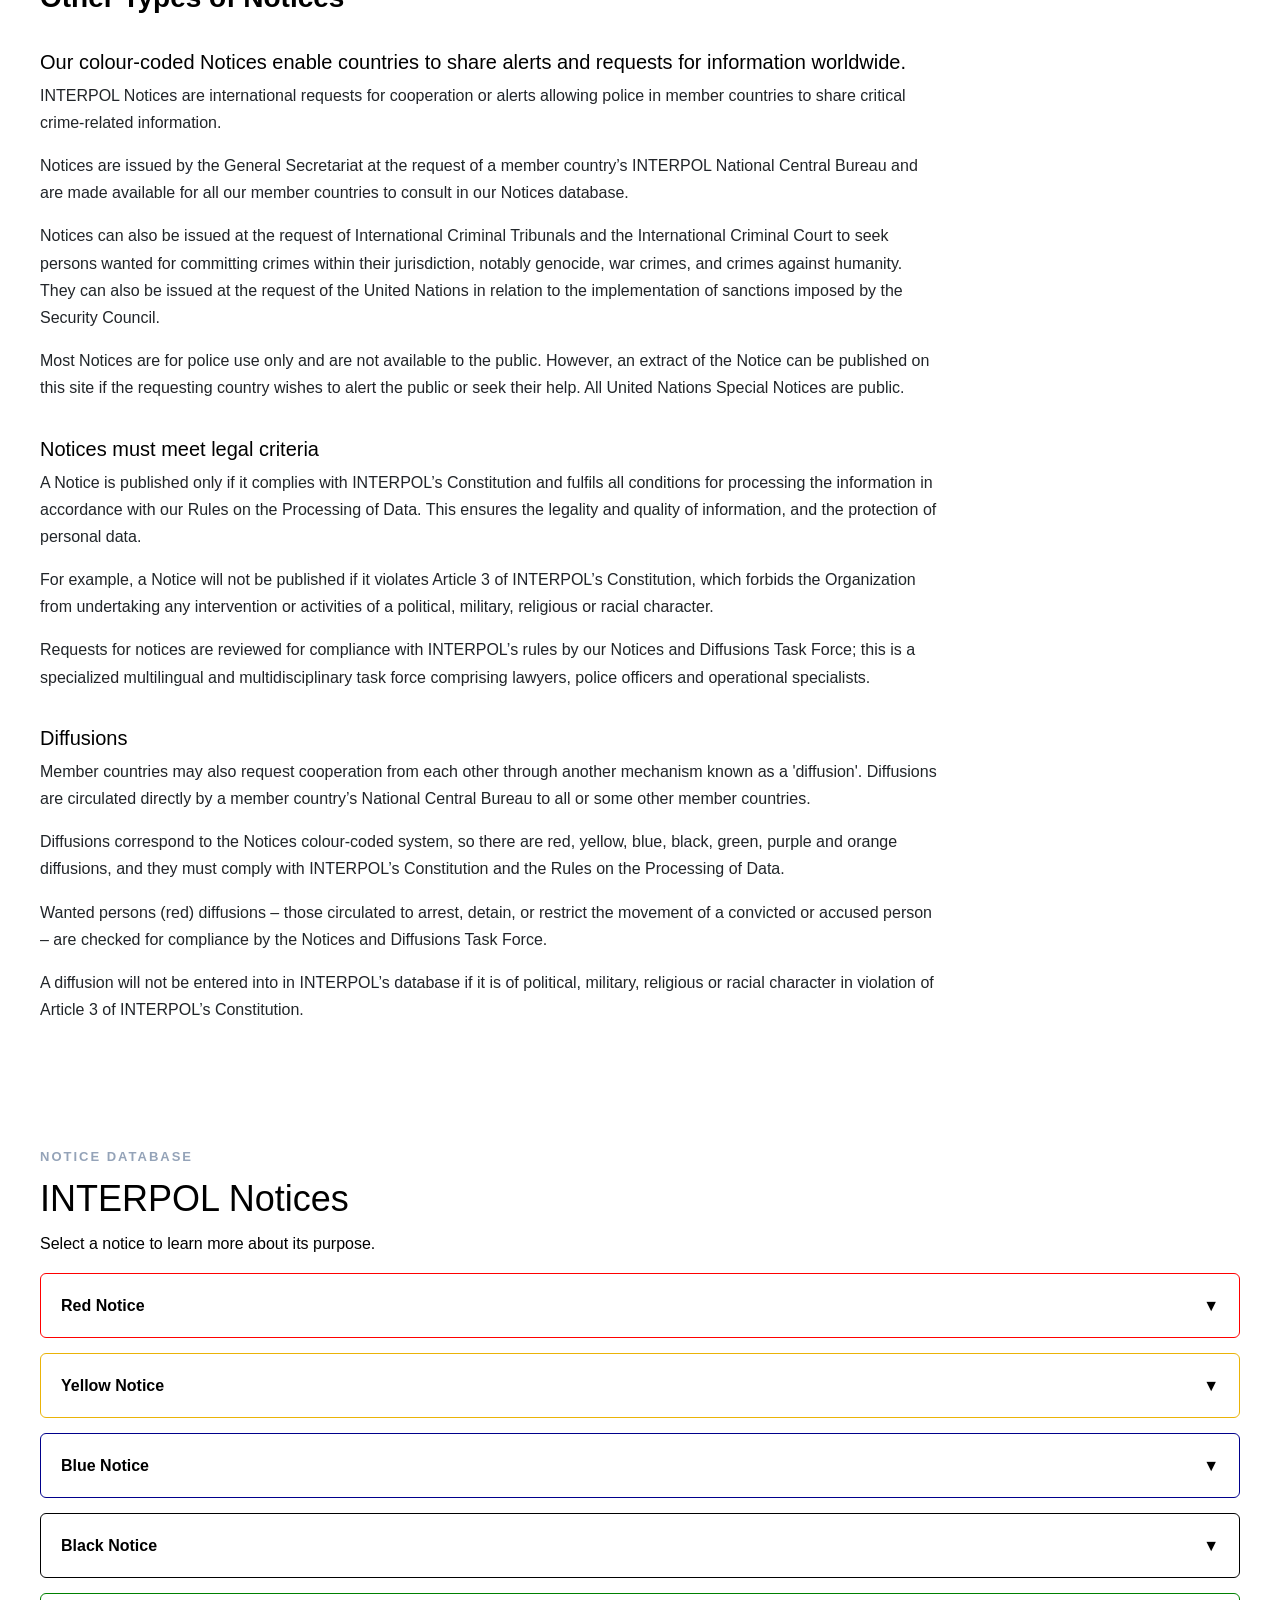
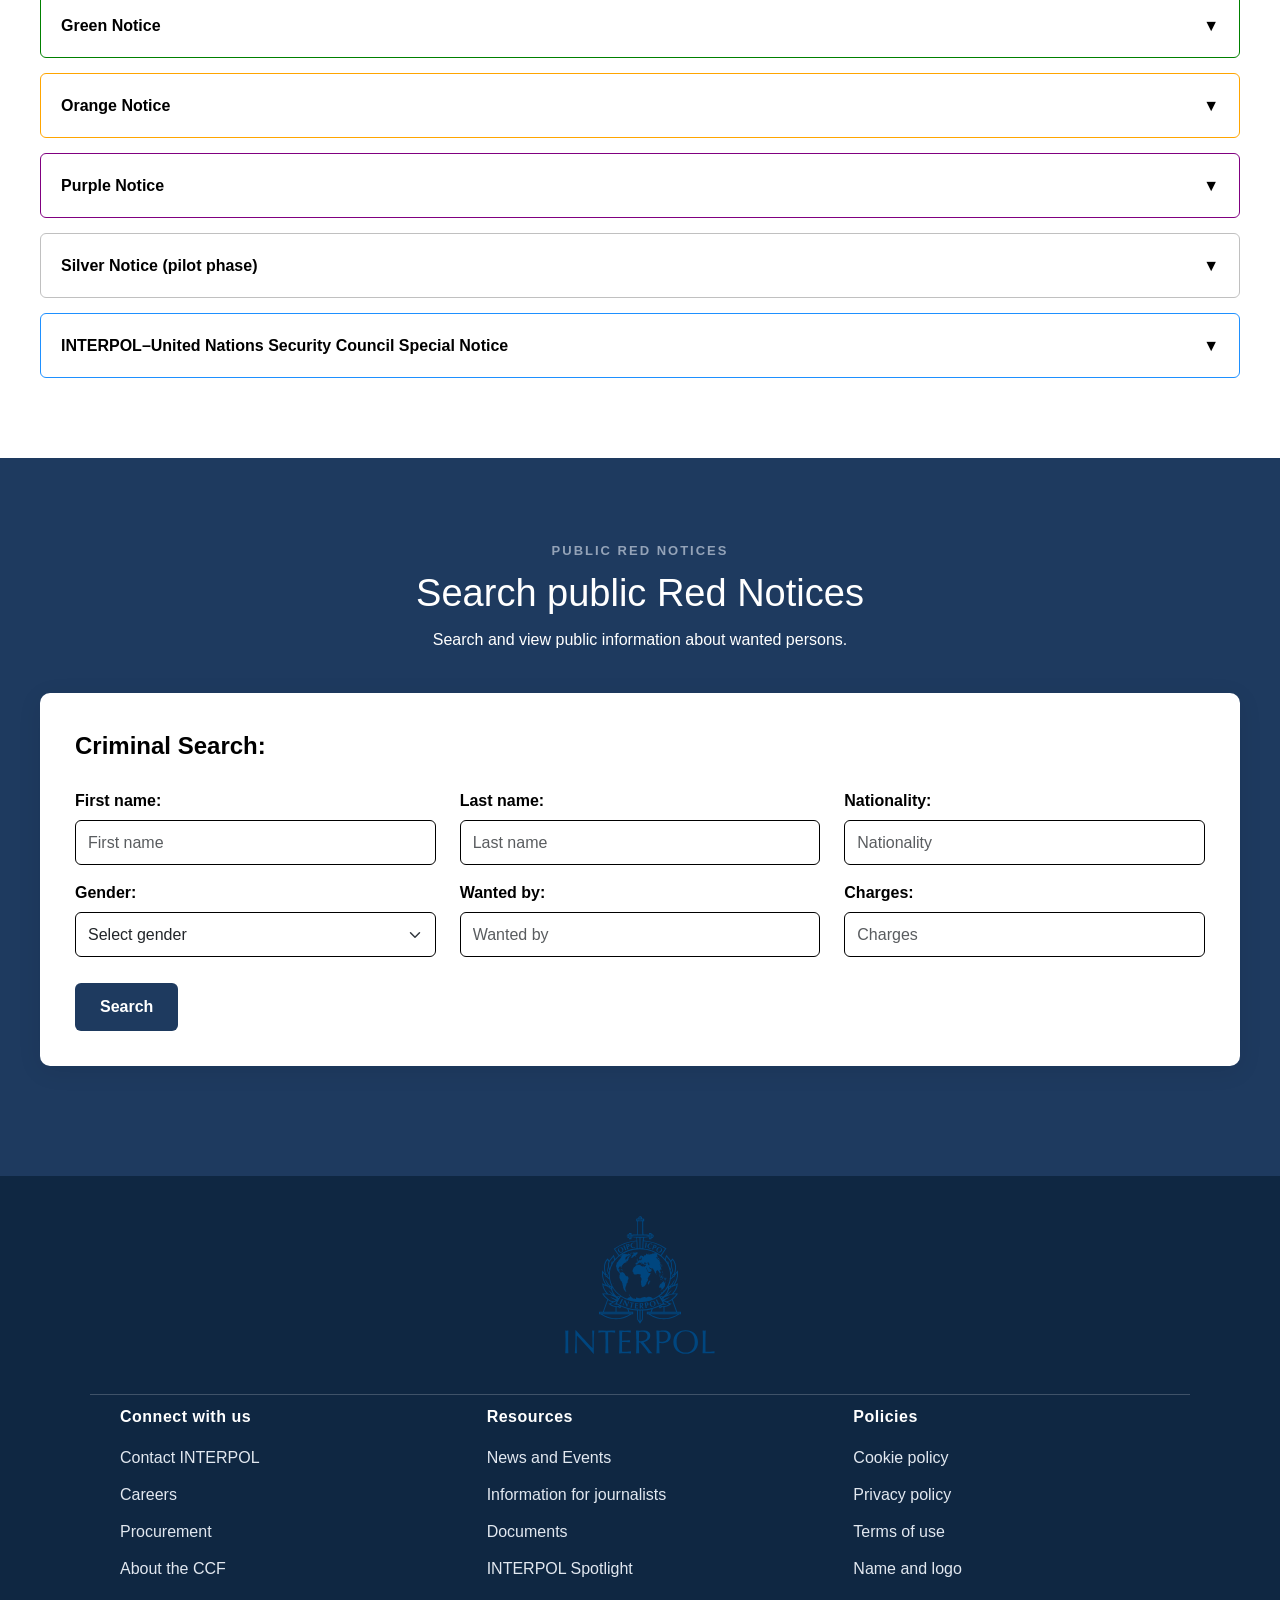
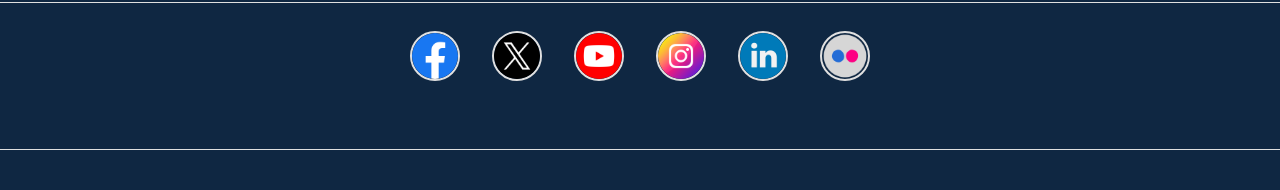
==== commit 025b2f1a: "startet på criminal profeile section" ====
--- a/src/main/resources/static/index.html
+++ b/src/main/resources/static/index.html
@@ -168,7 +168,7 @@
     <!-------------Red Notice informasjon------------------>
 
     <section class="text-container">
-        <div class="text">
+        <article class="text">
             <span class="section-label">INTERPOL NOTICE</span>
 
 
@@ -313,18 +313,19 @@
             You can contact the Commission for the Control of INTERPOL’s Files (CCF), an independent body.
             Applications to the CCF are free of charge and treated confidentially.
         </p>
-
-        </div>
+        </article>
 
         <aside>
-        <img src="Images/Interpol-notices/INTERPOL_Red%20_Notice.jpg" alt="Interpol Red Notice">
+            <img src="Images/Interpol-notices/INTERPOL_Red%20_Notice.jpg" alt="Interpol Red Notice">
         </aside>
     </section>
 
+
+
     <!------------Tekst om de ulike INTERPOL-varslene--------------->
     <section class="text-container notice-description">
 
-        <div class="text">
+        <article class="text">
 
             <span class="section-label">
                 INTERPOL NOTICES
@@ -403,7 +404,7 @@
                 military, religious or racial character in violation of Article 3 of
                 INTERPOL’s Constitution.
             </p>
-        </div>
+        </article>
     </section>
 
 
--- a/src/main/resources/static/style.css
+++ b/src/main/resources/static/style.css
@@ -241,9 +241,8 @@
 
 
 .text {
-    flex: 1;
+    flex: 1 1 600px;
     max-width: 900px;
-    line-height: 1.7;
 }
 
 .text h2 {
@@ -273,12 +272,18 @@
     line-height: 1.6;
 }
 
+.text-container aside {
+    flex: 0 1 300px;
+}
+
+
 .text-container img {
-    width: auto;
-    height: 300px;
+    width: 100%;
+    height: auto;
+    border: 1px solid black;
     object-fit: cover;
     border-radius: 10px;
-    box-shadow: 0 10px 30px rgba(0, 0, 0, 0.12); ;
+    box-shadow: 0 10px 30px rgb(0,0,0,0.12);
 }
 
 /*Viktig varsel*/
